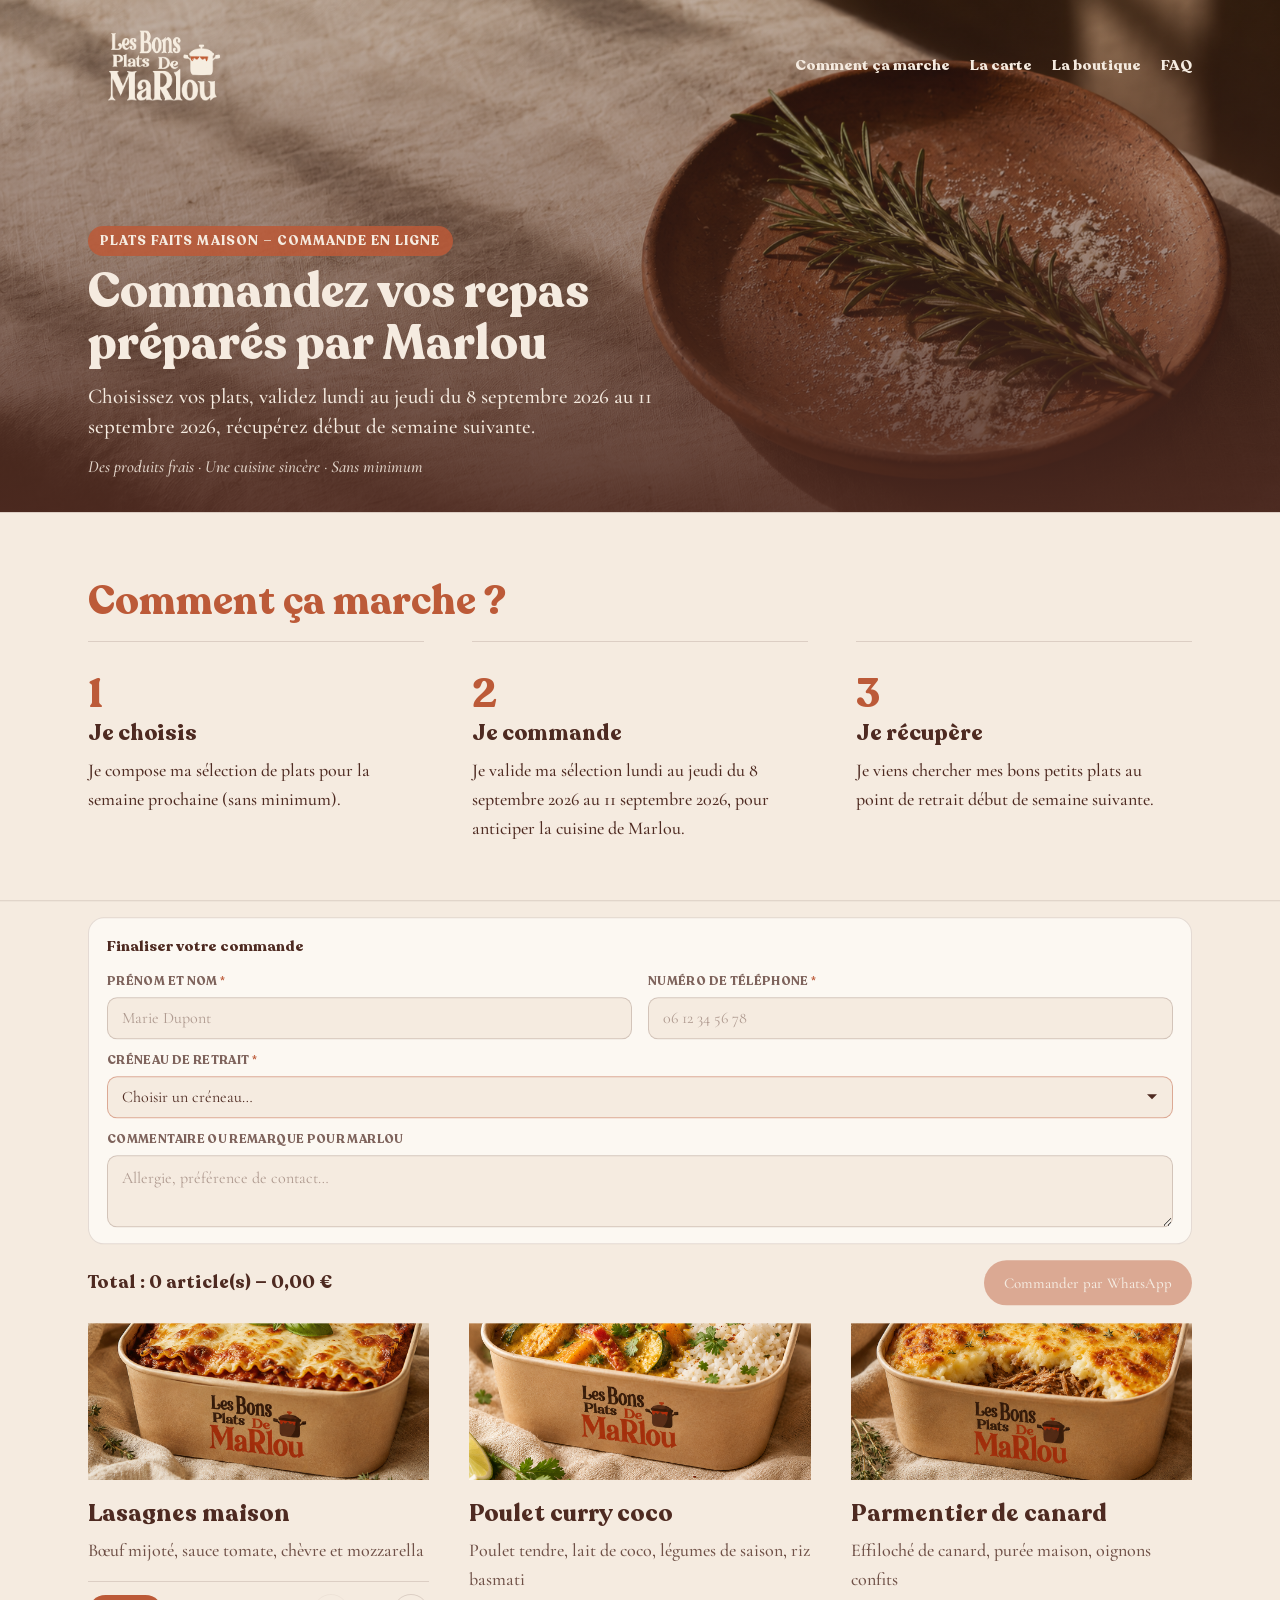
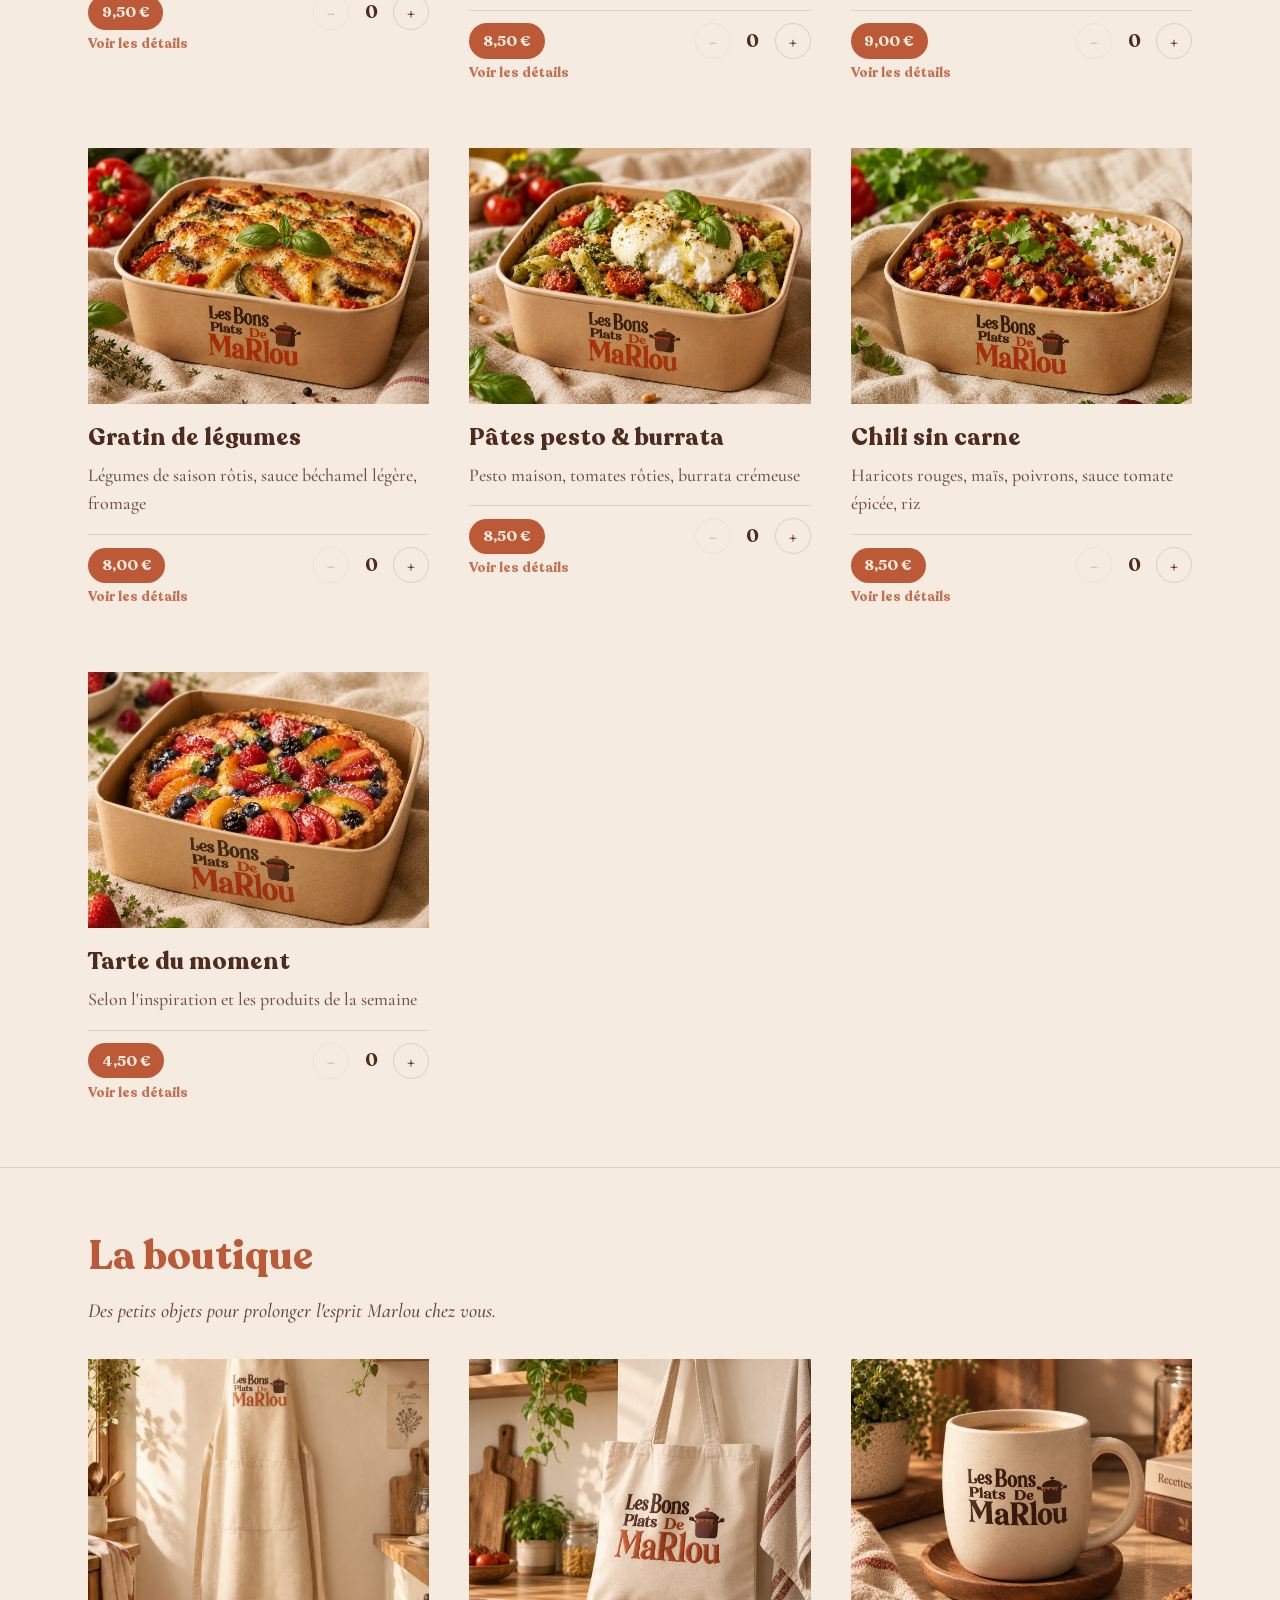
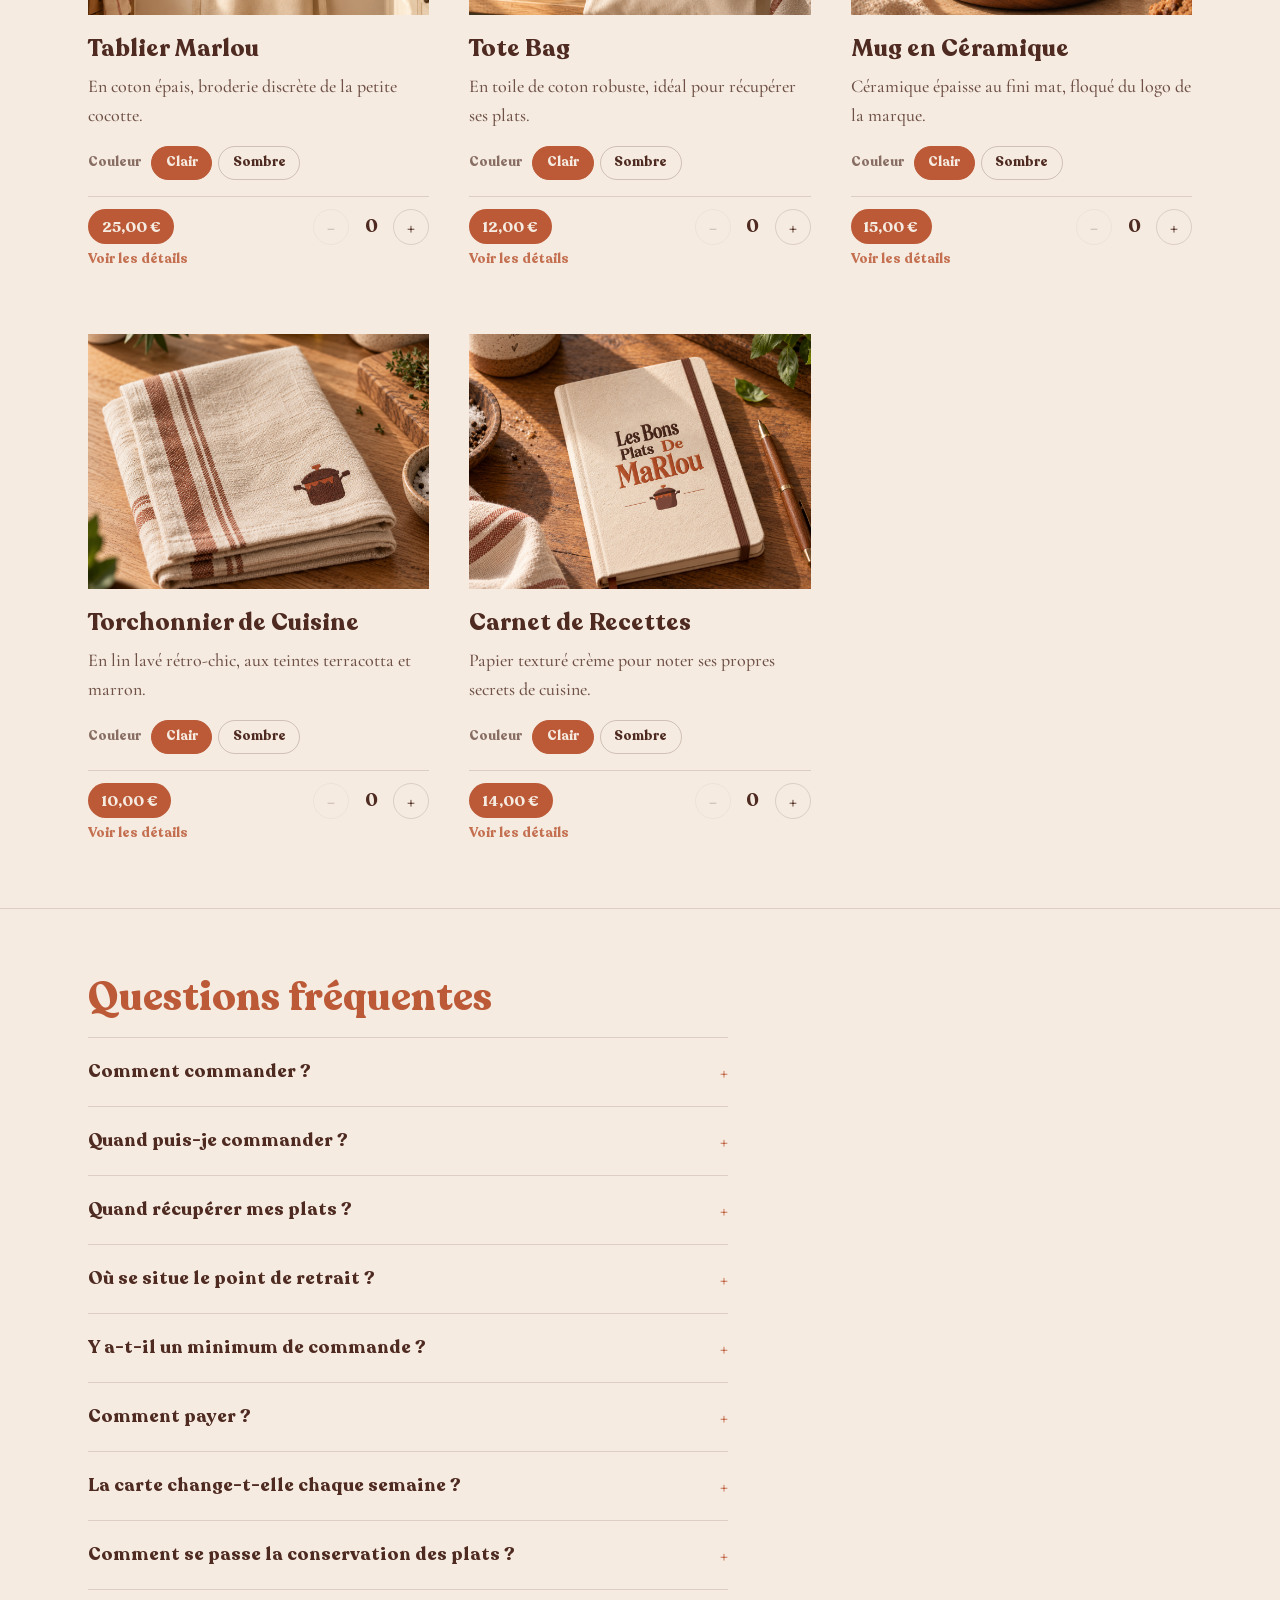
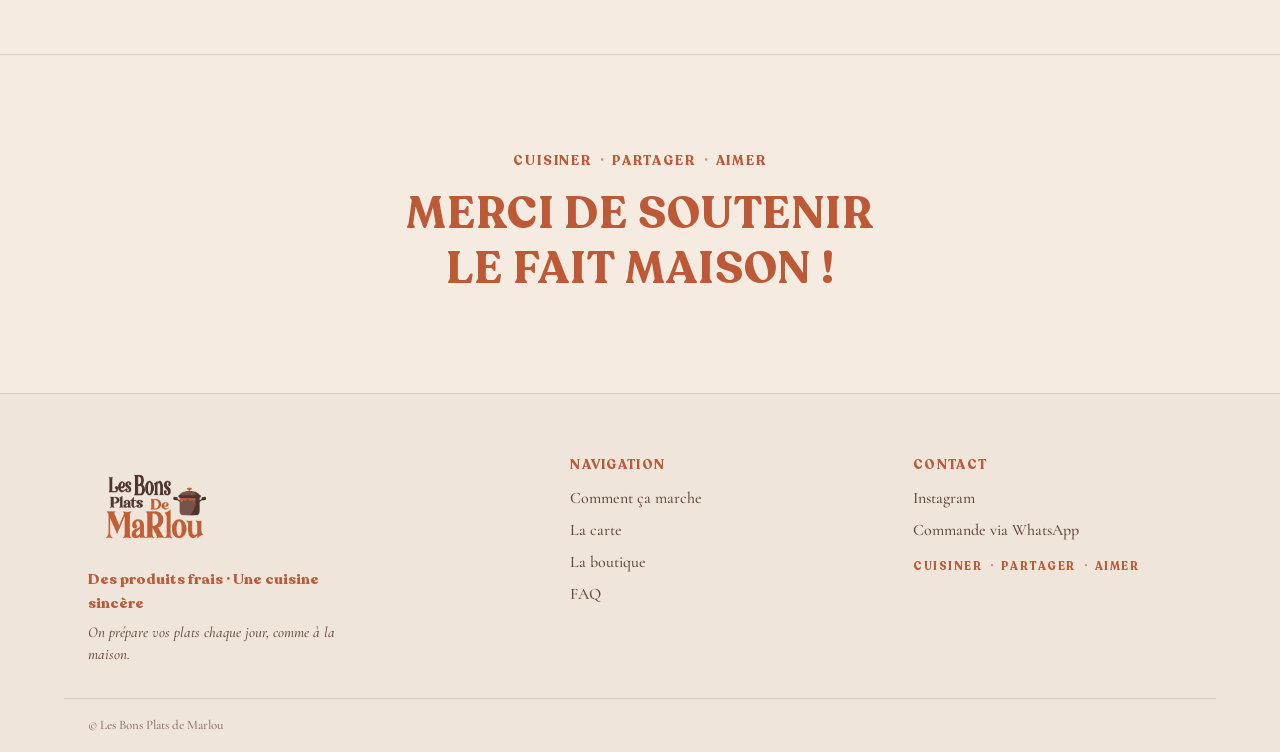
==== index.html @ 43c639e1 "Initial commit" ====
<!DOCTYPE html>
<html lang="fr">
<head>
  <meta charset="UTF-8">
  <meta name="viewport" content="width=device-width, initial-scale=1.0, viewport-fit=cover">
  <meta name="description" content="Commandez vos plats faits maison chez Les Bons Plats de Marlou. Choisissez en ligne, commandez du lundi au jeudi, récupérez en début de semaine.">
  <meta name="theme-color" content="#F5EBE0">
  <title>Les Bons Plats de Marlou</title>
  <link rel="icon" href="assets/Logo/favicon_fond_clair.png" type="image/png">
  <link rel="apple-touch-icon" href="assets/Logo/favicon_fond_clair.png">
  <link rel="preconnect" href="https://fonts.googleapis.com">
  <link rel="preconnect" href="https://fonts.gstatic.com" crossorigin>
  <link href="https://fonts.googleapis.com/css2?family=Cormorant+Garamond:wght@500&display=swap" rel="stylesheet">
  <link rel="stylesheet" href="style.css">
</head>
<body>

  <header class="header" id="accueil">
    <div class="header__bg" aria-hidden="true">
      <img class="header__bg-img is-visible" id="header-img-a" src="assets/Header/hearder 1.png" alt="" width="1200" height="675">
      <img class="header__bg-img" id="header-img-b" src="assets/Header/hearder 1.png" alt="" width="1200" height="675">
      <div class="header__scrim"></div>
    </div>

    <div class="header__bar container">
      <a class="header__brand" href="#accueil">
        <img class="header__brand-logo" src="assets/Logo/logoo.png" alt="Les Bons Plats de Marlou" width="160" height="60">
      </a>
      <nav class="header__nav" aria-label="Navigation">
        <a class="header__nav-link" href="#comment-ca-marche">Comment ça marche</a>
        <a class="header__nav-link" href="#carte-de-la-semaine">La carte</a>
        <a class="header__nav-link" href="#la-boutique">La boutique</a>
        <a class="header__nav-link" href="#faq">FAQ</a>
      </nav>
    </div>

    <div class="header__bottom container">
      <div class="header__copy">
        <p class="header__label">Plats faits maison — commande en ligne</p>
        <h1 class="header__title">Commandez vos repas<br>préparés par Marlou</h1>
        <p class="header__pitch" id="header-pitch">Choisissez vos plats, validez du lundi au jeudi, récupérez en début de semaine.</p>
        <p class="header__slogan">Des produits frais · Une cuisine sincère · Sans minimum</p>
      </div>
    </div>
  </header>

  <div class="sticky-nav" id="sticky-nav" aria-hidden="true">
    <div class="sticky-nav__inner">
      <a class="sticky-nav__brand" href="#accueil">
        <img src="assets/Logo/logoo.png" alt="Les Bons Plats de Marlou" width="120" height="45">
      </a>
      <nav class="sticky-nav__links" aria-label="Navigation fixe">
        <a class="sticky-nav__link" href="#comment-ca-marche">Comment ça marche</a>
        <a class="sticky-nav__link" href="#carte-de-la-semaine">La carte</a>
        <a class="sticky-nav__link" href="#la-boutique">La boutique</a>
        <a class="sticky-nav__link" href="#faq">FAQ</a>
      </nav>
    </div>
  </div>

  <section class="section section--how-it-works" id="comment-ca-marche" aria-labelledby="how-it-works-title">
    <div class="container">
      <h2 class="section__title" id="how-it-works-title">Comment ça marche ?</h2>

      <ol class="steps">
        <li class="step">
          <span class="step__number" aria-hidden="true">1</span>
          <h3 class="step__title">Je choisis</h3>
          <p class="step__text">Je compose ma sélection de plats pour la semaine prochaine (sans minimum).</p>
        </li>
        <li class="step">
          <span class="step__number" aria-hidden="true">2</span>
          <h3 class="step__title">Je commande</h3>
          <p class="step__text" id="step-commande-text">Je valide ma sélection du lundi au jeudi, pour anticiper la cuisine de Marlou.</p>
        </li>
        <li class="step">
          <span class="step__number" aria-hidden="true">3</span>
          <h3 class="step__title">Je récupère</h3>
          <p class="step__text" id="step-retrait-text">Je viens chercher mes bons petits plats au point de retrait en début de semaine suivante.</p>
        </li>
      </ol>

      <div class="cta-carte">
        <a class="cta-carte__btn" href="#carte-de-la-semaine">
          <span class="cta-carte__label">Voir la carte de la semaine</span>
          <span class="cta-carte__arrow" aria-hidden="true">→</span>
        </a>
      </div>
    </div>
  </section>

  <main>

    <section class="section section--menu" id="carte-de-la-semaine" aria-labelledby="menu-title">
      <div class="container">
        <h2 class="section__title" id="menu-title">La Carte de la Semaine</h2>
        <p class="section__intro">On prépare vos plats chaque jour, comme à la maison.</p>

        <div class="menu-grid" id="menu-grid"></div>
      </div>
    </section>

    <section class="section section--merch" id="la-boutique" aria-labelledby="merch-title">
      <div class="container">
        <h2 class="section__title" id="merch-title">La boutique</h2>
        <p class="section__intro">Des petits objets pour prolonger l'esprit Marlou chez vous.</p>

        <div class="menu-grid" id="boutique-grid"></div>
      </div>
    </section>

    <section class="section section--faq" id="faq" aria-labelledby="faq-title">
      <div class="container">
        <h2 class="section__title" id="faq-title">Questions fréquentes</h2>

        <div class="faq">
          <details class="faq__item">
            <summary class="faq__question">Comment commander ?</summary>
            <p class="faq__answer">Choisissez vos plats dans la carte, ajustez les quantités, puis cliquez sur « Commander par WhatsApp ». Votre sélection et le total s'envoient automatiquement à Marlou.</p>
          </details>
          <details class="faq__item">
            <summary class="faq__question">Quand puis-je commander ?</summary>
            <p class="faq__answer" id="faq-commandes">Les commandes sont ouvertes du <strong>lundi au jeudi</strong>, pour la semaine suivante. Cela laisse le temps à Marlou de préparer vos plats avec soin.</p>
          </details>
          <details class="faq__item">
            <summary class="faq__question">Quand récupérer mes plats ?</summary>
            <p class="faq__answer" id="faq-retrait-periode">Le retrait se fait en <strong>début de semaine suivante</strong>, au point de retrait indiqué par Marlou lors de la confirmation.</p>
          </details>
          <details class="faq__item">
            <summary class="faq__question">Où se situe le point de retrait ?</summary>
            <p class="faq__answer" id="faq-retrait-adresse">Le retrait s'effectue au <strong>49 Route de Chandieu à Toussieu</strong>, comme indiqué dans le mémo des commandes.</p>
          </details>
          <details class="faq__item">
            <summary class="faq__question">Y a-t-il un minimum de commande ?</summary>
            <p class="faq__answer">Non. Vous composez librement votre sélection, sans minimum de plats ni de montant.</p>
          </details>
          <details class="faq__item">
            <summary class="faq__question">Comment payer ?</summary>
            <p class="faq__answer">Le règlement se fait directement avec Marlou via WhatsApp, après validation de votre commande.</p>
          </details>
          <details class="faq__item">
            <summary class="faq__question">La carte change-t-elle chaque semaine ?</summary>
            <p class="faq__answer">Oui. Marlou propose une nouvelle carte chaque semaine, selon les produits de saison et son inspiration du moment.</p>
          </details>
          <details class="faq__item">
            <summary class="faq__question">Comment se passe la conservation des plats ?</summary>
            <p class="faq__answer">Tous les plats sont préparés à la maison avec des produits frais. Il est conseillé de suivre les indications de conservation fournies sur les barquettes ou de consommer rapidement les plats faits maison.</p>
          </details>
        </div>
      </div>
    </section>

    <section class="section section--closing" id="mot-de-la-fin">
      <div class="container">
        <p class="mood-line mood-line--closing">
          <span>Cuisiner</span><span class="mood-line__sep" aria-hidden="true">·</span><span>Partager</span><span class="mood-line__sep" aria-hidden="true">·</span><span>Aimer</span>
        </p>
        <p class="closing__message">Merci de soutenir<br>le fait maison !</p>
      </div>
    </section>

  </main>

  <footer class="footer">
    <div class="container footer__grid">

      <div class="footer__col footer__col--brand">
        <a href="#accueil">
          <img class="footer__logo" src="assets/Logo/logo.png" alt="Les Bons Plats de Marlou" width="140" height="52">
        </a>
        <p class="footer__tagline">Des produits frais · Une cuisine sincère</p>
        <p class="footer__note">On prépare vos plats chaque jour, comme à la maison.</p>
      </div>

      <div class="footer__col">
        <h3 class="footer__heading">Navigation</h3>
        <ul class="footer__links">
          <li><a href="#comment-ca-marche">Comment ça marche</a></li>
          <li><a href="#carte-de-la-semaine">La carte</a></li>
          <li><a href="#la-boutique">La boutique</a></li>
          <li><a href="#faq">FAQ</a></li>
        </ul>
      </div>

      <div class="footer__col">
        <h3 class="footer__heading">Contact</h3>
        <ul class="footer__links">
          <li><a href="https://instagram.com/" target="_blank" rel="noopener noreferrer">Instagram</a></li>
          <li>Commande via WhatsApp</li>
        </ul>
        <p class="mood-line mood-line--footer">
          <span>Cuisiner</span><span class="mood-line__sep" aria-hidden="true">·</span><span>Partager</span><span class="mood-line__sep" aria-hidden="true">·</span><span>Aimer</span>
        </p>
      </div>

    </div>

    <div class="container footer__bottom">
      <p class="footer__copy">© Les Bons Plats de Marlou</p>
    </div>
  </footer>

  <div class="item-modal" id="item-modal" aria-hidden="true" role="dialog" aria-modal="true" aria-labelledby="item-modal-title">
    <div class="item-modal__backdrop" data-modal-close tabindex="-1"></div>
    <div class="item-modal__panel">
      <button type="button" class="item-modal__close" data-modal-close aria-label="Fermer">×</button>

      <div class="item-modal__layout">
        <div class="item-modal__gallery">
          <div class="item-modal__image-wrap">
            <img class="item-modal__image" id="item-modal-image" src="" alt="" width="1400" height="1050">
          </div>
          <div class="item-modal__thumbs" id="item-modal-thumbs" role="tablist" aria-label="Photos de l'article"></div>
        </div>

        <div class="item-modal__content">
          <p class="item-modal__tag" id="item-modal-tag"></p>
          <h2 class="item-modal__title" id="item-modal-title"></h2>
          <p class="item-modal__price" id="item-modal-price"></p>
          <p class="item-modal__desc" id="item-modal-desc"></p>

          <div class="item-modal__variants item-modal__block--hidden" id="item-modal-variants">
            <h3 class="item-modal__label">Couleur</h3>
            <div class="variant-picker" role="group" aria-label="Couleur de l'article">
              <button type="button" class="variant-btn variant-btn--modal" data-variant="clair">Clair</button>
              <button type="button" class="variant-btn variant-btn--modal" data-variant="sombre">Sombre</button>
            </div>
          </div>

          <div class="item-modal__blocks">
            <div class="item-modal__block" id="item-modal-block-composition">
              <h3 class="item-modal__label" id="item-modal-label-composition">Composition</h3>
              <p class="item-modal__text" id="item-modal-composition"></p>
            </div>
            <div class="item-modal__block" id="item-modal-block-allergens">
              <h3 class="item-modal__label">Allergènes</h3>
              <p class="item-modal__text" id="item-modal-allergens"></p>
            </div>
            <div class="item-modal__block item-modal__block--hidden" id="item-modal-block-care">
              <h3 class="item-modal__label">Entretien</h3>
              <p class="item-modal__text" id="item-modal-care"></p>
            </div>
          </div>

          <div class="item-modal__footer">
            <div class="item-modal__qty dish__qty" role="group" id="item-modal-qty" aria-label="Quantité">
              <button type="button" class="qty-btn qty-btn--minus" id="item-modal-minus" aria-label="Diminuer la quantité">−</button>
              <span class="qty-value" id="item-modal-qty-value" aria-live="polite">0</span>
              <button type="button" class="qty-btn qty-btn--plus" id="item-modal-plus" aria-label="Augmenter la quantité">+</button>
            </div>
          </div>
        </div>
      </div>
    </div>
  </div>

  <aside class="cart-bar" id="cart-bar" aria-hidden="true" aria-live="polite">
    <div class="cart-bar__inner container">
      <form class="cart-form" id="cart-form" novalidate>
        <p class="cart-form__heading">Finaliser votre commande</p>
        <div class="cart-form__grid">
          <label class="cart-form__field">
            <span class="cart-form__label">Prénom et Nom <abbr title="obligatoire" aria-hidden="true">*</abbr></span>
            <input class="cart-form__input" type="text" id="cart-customer-name" name="customer-name" autocomplete="name" placeholder="Marie Dupont" maxlength="80" required>
          </label>
          <label class="cart-form__field">
            <span class="cart-form__label">Numéro de téléphone <abbr title="obligatoire" aria-hidden="true">*</abbr></span>
            <input class="cart-form__input" type="tel" id="cart-customer-phone" name="customer-phone" autocomplete="tel" inputmode="tel" placeholder="06 12 34 56 78" maxlength="20" required>
          </label>
          <label class="cart-form__field cart-form__field--full">
            <span class="cart-form__label">Créneau de retrait <abbr title="obligatoire" aria-hidden="true">*</abbr></span>
            <select class="cart-form__input cart-form__select" id="cart-creneau" name="creneau" required>
              <option value="">Choisir un créneau…</option>
            </select>
          </label>
          <label class="cart-form__field cart-form__field--full">
            <span class="cart-form__label">Commentaire ou remarque pour Marlou</span>
            <textarea class="cart-form__input cart-form__textarea" id="cart-comment" name="comment" rows="2" maxlength="500" placeholder="Allergie, préférence de contact…"></textarea>
          </label>
        </div>
      </form>

      <div class="cart-bar__actions">
        <div class="cart-bar__meta">
          <p class="cart-bar__summary">
            Total : <span id="cart-count">0</span> article(s) — <span id="cart-total">0,00&nbsp;€</span>
          </p>
          <p class="cart-bar__hint" id="cart-form-hint" role="status" hidden></p>
        </div>
        <button type="button" class="cart-bar__btn btn" id="cart-whatsapp" disabled>Commander par WhatsApp</button>
      </div>
    </div>
  </aside>

  <script src="script.js"></script>
</body>
</html>
---- style.css ----
/* ==========================================================================
   Les Bons Plats de Marlou — Premium Minimaliste
   ========================================================================== */

/* --- Polices ------------------------------------------------------------- */

@font-face {
  font-family: "Recoleta";
  src: url("assets/fonts/Recoleta-Bold.ttf") format("truetype");
  font-weight: 700;
  font-style: normal;
  font-display: swap;
}

/* --- Variables ----------------------------------------------------------- */

:root {
  --color-cream: #F5EBE0;
  --color-terracotta: #bc5a38;
  --color-chocolate: #4e2a21;

  --font-title: "Recoleta", serif;
  --font-body: "Cormorant Garamond", serif;

  --space-xs: 0.5rem;
  --space-sm: 1rem;
  --space-md: 2rem;
  --space-lg: 4rem;
  --space-xl: 6rem;

  --container-max: 72rem;
  --container-pad: 1.5rem;

  --line-fine: 1px solid rgba(78, 42, 33, 0.15);
  --radius-pill: 999px;

  --cart-bar-compact: 5rem;
}

/* --- Reset --------------------------------------------------------------- */

*,
*::before,
*::after {
  box-sizing: border-box;
  margin: 0;
  padding: 0;
}

html {
  font-size: 100%;
  scroll-behavior: smooth;
  -webkit-text-size-adjust: 100%;
}

body {
  min-height: 100vh;
  font-family: var(--font-body);
  font-weight: 500;
  font-size: 1.125rem;
  line-height: 1.6;
  color: var(--color-chocolate);
  background-color: var(--color-cream);
  padding-bottom: env(safe-area-inset-bottom, 0px);
}

body.has-cart {
  padding-bottom: calc(22rem + env(safe-area-inset-bottom, 0px));
}

img {
  display: block;
  max-width: 100%;
  height: auto;
}

button {
  font: inherit;
  color: inherit;
  background: none;
  border: none;
  cursor: pointer;
}

a {
  color: var(--color-terracotta);
  text-decoration: none;
}

a:hover {
  text-decoration: underline;
}

ul,
ol {
  list-style: none;
}

h1, h2, h3, h4, h5, h6 {
  font-family: var(--font-title);
  font-weight: 700;
  line-height: 1.2;
  color: var(--color-chocolate);
}

/* --- Utilitaires --------------------------------------------------------- */

.container {
  width: 100%;
  max-width: var(--container-max);
  margin-inline: auto;
  padding-inline: max(var(--container-pad), env(safe-area-inset-left, 0px))
                 max(var(--container-pad), env(safe-area-inset-right, 0px));
}

.btn {
  display: inline-block;
  padding: 0.75rem 1.75rem;
  font-family: var(--font-body);
  font-size: 1rem;
  font-weight: 500;
  color: var(--color-cream);
  background-color: var(--color-terracotta);
  border-radius: var(--radius-pill);
  text-decoration: none;
  transition: opacity 0.2s ease;
}

.btn:hover {
  opacity: 0.88;
  text-decoration: none;
}

.section {
  padding-block: var(--space-lg);
}

.section__title {
  font-size: clamp(1.75rem, 4vw, 2.5rem);
  color: var(--color-terracotta);
  margin-bottom: var(--space-sm);
}

.section__intro {
  max-width: 36rem;
  font-size: clamp(1.0625rem, 2.5vw, 1.25rem);
  font-style: italic;
  line-height: 1.55;
  color: var(--color-chocolate);
  opacity: 0.85;
  margin-bottom: var(--space-md);
}

/* --- Phrases d'ambiance -------------------------------------------------- */

.mood-line {
  display: flex;
  flex-wrap: wrap;
  align-items: center;
  justify-content: center;
  gap: 0.375rem 0.5rem;
  font-family: var(--font-title);
  font-size: clamp(0.6875rem, 2vw, 0.8125rem);
  font-weight: 700;
  letter-spacing: 0.14em;
  text-transform: uppercase;
}

.mood-line__sep {
  font-weight: 400;
  opacity: 0.65;
  letter-spacing: 0;
}

.mood-line--accent {
  justify-content: center;
  margin-top: 0.75rem;
  margin-bottom: 0.5rem;
  color: var(--color-terracotta);
}

.mood-line--closing {
  color: var(--color-terracotta);
  margin-bottom: var(--space-sm);
}

.mood-line--footer {
  color: var(--color-terracotta);
  margin-bottom: 0.5rem;
}

/* --- Header basic -------------------------------------------------------- */

.header {
  position: relative;
  min-height: clamp(20rem, 65vh, 32rem);
  display: flex;
  flex-direction: column;
  justify-content: space-between;
  overflow: hidden;
}

.header__bg {
  position: absolute;
  inset: 0;
}

.header__bg-img {
  position: absolute;
  inset: 0;
  width: 100%;
  height: 100%;
  object-fit: cover;
  object-position: center;
  opacity: 0;
  transition: opacity 1.2s ease;
}

.header__bg-img.is-visible {
  opacity: 1;
}

.header__scrim {
  position: absolute;
  inset: 0;
  background: linear-gradient(
    to top,
    rgba(78, 42, 33, 0.9) 0%,
    rgba(78, 42, 33, 0.5) 50%,
    rgba(78, 42, 33, 0.25) 100%
  );
}

.header__bar {
  position: relative;
  z-index: 2;
  display: flex;
  align-items: center;
  justify-content: space-between;
  gap: var(--space-sm);
  padding-top: max(0.75rem, env(safe-area-inset-top, 0px));
  padding-bottom: 0.75rem;
}

.header__brand {
  line-height: 0;
  flex-shrink: 0;
}

.header__brand-logo {
  width: clamp(7rem, 22vw, 9.5rem);
  height: auto;
  display: block;
}

.header__brand:hover {
  opacity: 0.92;
}

.header__nav {
  display: flex;
  align-items: center;
  justify-content: flex-end;
  gap: clamp(0.625rem, 2vw, 1.25rem);
  flex-shrink: 0;
}

.header__nav-link {
  position: relative;
  font-family: var(--font-title);
  font-size: clamp(0.8125rem, 2vw, 0.9375rem);
  font-weight: 700;
  color: var(--color-cream);
  text-decoration: none;
  white-space: nowrap;
  padding-bottom: 0.125rem;
}

.header__nav-link::after {
  content: "";
  position: absolute;
  left: 0;
  bottom: 0;
  width: 100%;
  height: 1px;
  background-color: var(--color-cream);
  transform: scaleX(0);
  transform-origin: right;
  transition: transform 0.35s ease;
}

.header__nav-link:hover {
  text-decoration: none;
}

.header__nav-link:hover::after {
  transform: scaleX(1);
  transform-origin: left;
}

/* --- Navbar sticky (scroll vers le haut) --------------------------------- */

.sticky-nav {
  position: fixed;
  top: 0;
  left: 0;
  right: 0;
  z-index: 200;
  padding-top: calc(0.75rem + env(safe-area-inset-top, 0px));
  padding-inline: max(var(--container-pad), env(safe-area-inset-left, 0px))
                 max(var(--container-pad), env(safe-area-inset-right, 0px));
  transform: translateY(calc(-100% - 1.25rem));
  opacity: 0;
  transition:
    transform 0.6s cubic-bezier(0.16, 1, 0.3, 1),
    opacity 0.5s cubic-bezier(0.16, 1, 0.3, 1);
  pointer-events: none;
  will-change: transform, opacity;
}

.sticky-nav.is-visible {
  transform: translateY(0);
  opacity: 1;
}

.sticky-nav__inner {
  display: flex;
  align-items: center;
  justify-content: space-between;
  gap: clamp(1rem, 3vw, 2rem);
  width: fit-content;
  max-width: 100%;
  margin-inline: auto;
  min-height: 3.25rem;
  padding: 0.5rem clamp(1rem, 3vw, 1.75rem);
  background-color: rgba(78, 42, 33, 0.9);
  backdrop-filter: blur(16px);
  -webkit-backdrop-filter: blur(16px);
  border: 1px solid rgba(245, 235, 224, 0.12);
  border-radius: var(--radius-pill);
  box-shadow: 0 6px 28px rgba(78, 42, 33, 0.14);
  pointer-events: none;
}

.sticky-nav.is-visible .sticky-nav__inner {
  pointer-events: auto;
}

.sticky-nav__brand {
  line-height: 0;
  flex-shrink: 0;
  transition: opacity 0.35s ease;
}

.sticky-nav__brand:hover {
  opacity: 0.88;
}

.sticky-nav__brand img {
  width: clamp(4.5rem, 16vw, 5.75rem);
  height: auto;
}

.sticky-nav__links {
  display: flex;
  align-items: center;
  justify-content: flex-end;
  gap: clamp(0.625rem, 2vw, 1.25rem);
}

.sticky-nav__link {
  position: relative;
  font-family: var(--font-title);
  font-size: clamp(0.8125rem, 2vw, 0.9375rem);
  font-weight: 700;
  color: rgba(245, 235, 224, 0.92);
  text-decoration: none;
  white-space: nowrap;
  padding-bottom: 0.125rem;
  transition: color 0.35s ease;
}

.sticky-nav__link::after {
  content: "";
  position: absolute;
  left: 0;
  bottom: 0;
  width: 100%;
  height: 1px;
  background-color: var(--color-terracotta);
  transform: scaleX(0);
  transform-origin: right;
  transition: transform 0.45s cubic-bezier(0.16, 1, 0.3, 1);
}

.sticky-nav__link:hover {
  color: var(--color-cream);
  text-decoration: none;
}

.sticky-nav__link:hover::after {
  transform: scaleX(1);
  transform-origin: left;
}

.header__bottom {
  position: relative;
  z-index: 2;
  padding-bottom: max(var(--space-md), env(safe-area-inset-bottom, 0px));
}

.header__copy {
  max-width: 38rem;
  text-align: left;
  color: var(--color-cream);
}

.header__label {
  max-width: none;
  display: inline-block;
  margin-bottom: 0.625rem;
  padding: 0.3rem 0.75rem;
  font-family: var(--font-title);
  font-size: clamp(0.6875rem, 2vw, 0.8125rem);
  font-weight: 700;
  letter-spacing: 0.08em;
  text-transform: uppercase;
  color: var(--color-cream);
  background-color: rgba(188, 90, 56, 0.85);
  border-radius: var(--radius-pill);
}

.header__title {
  font-size: clamp(1.875rem, 6vw, 3rem);
  color: var(--color-cream);
  line-height: 1.08;
  margin-bottom: 0.75rem;
}

.header__pitch {
  max-width: none;
  font-size: clamp(1.0625rem, 2.8vw, 1.3125rem);
  font-weight: 500;
  line-height: 1.45;
  margin-bottom: 0.625rem;
}

.header__slogan {
  max-width: none;
  font-size: clamp(0.9375rem, 2.5vw, 1.0625rem);
  font-style: italic;
  opacity: 0.88;
}

/* --- Comment ça marche ? ------------------------------------------------- */

.section--how-it-works {
  border-top: var(--line-fine);
}

.steps {
  display: grid;
  grid-template-columns: 1fr;
  gap: 2.5rem;
}

.step {
  display: flex;
  flex-direction: column;
  align-items: flex-start;
  padding-top: 1.5rem;
  border-top: var(--line-fine);
}

.step__number {
  font-family: var(--font-title);
  font-size: 2rem;
  font-weight: 700;
  line-height: 1;
  color: var(--color-terracotta);
  margin-bottom: 0.375rem;
}

.step__title {
  font-size: clamp(1.125rem, 3vw, 1.375rem);
  margin-bottom: 0.625rem;
}

.step__text {
  max-width: 36ch;
  line-height: 1.6;
  color: var(--color-chocolate);
}

.cta-carte {
  margin-top: var(--space-lg);
  text-align: center;
}

.cta-carte__btn {
  display: inline-flex;
  align-items: center;
  gap: 0.75rem;
  padding: 1rem 2rem;
  font-family: var(--font-title);
  font-size: clamp(1rem, 2.5vw, 1.125rem);
  color: var(--color-cream);
  background-color: var(--color-terracotta);
  border-radius: var(--radius-pill);
  text-decoration: none;
  transition: background-color 0.25s ease, transform 0.25s ease;
}

.cta-carte__btn:hover {
  background-color: #a34e31;
  transform: translateY(-1px);
  text-decoration: none;
}

.cta-carte__arrow {
  font-size: 1.25rem;
  line-height: 1;
  transition: transform 0.25s ease;
}

.cta-carte__btn:hover .cta-carte__arrow {
  transform: translateX(3px);
}

@media (min-width: 48rem) {
  .steps {
    grid-template-columns: repeat(3, 1fr);
    gap: 3rem;
  }

  .step {
    padding-top: 2rem;
  }

  .step__number {
    font-size: 2.5rem;
  }
}

/* --- La Carte de la Semaine ---------------------------------------------- */

.section--menu,
.section--merch {
  border-top: var(--line-fine);
}

.menu-grid {
  display: grid;
  grid-template-columns: 1fr;
  gap: 3rem;
}

.dish {
  display: flex;
  flex-direction: column;
}

.dish__image,
.dish__title,
.dish__description {
  cursor: pointer;
}

.dish__image {
  width: 100%;
  aspect-ratio: 4 / 3;
  object-fit: cover;
  background-color: rgba(78, 42, 33, 0.06);
  transition: opacity 0.35s ease;
}

.dish__image:hover {
  opacity: 0.92;
}

.dish__body {
  padding-top: 1.25rem;
  display: flex;
  flex-direction: column;
  align-items: flex-start;
}

.dish__body::after {
  content: "Voir les détails";
  font-family: var(--font-title);
  font-size: 0.8125rem;
  font-weight: 700;
  color: var(--color-terracotta);
  margin-top: 0.25rem;
  opacity: 0.85;
  transition: opacity 0.25s ease;
}

.dish:hover .dish__body::after {
  opacity: 1;
}

.dish__title {
  font-size: clamp(1.25rem, 3vw, 1.5rem);
  margin-bottom: 0.5rem;
}

.dish__description {
  max-width: 40ch;
  line-height: 1.6;
  opacity: 0.8;
  margin-bottom: 1rem;
}

.dish__variants {
  display: flex;
  flex-wrap: wrap;
  align-items: center;
  gap: 0.5rem;
  width: 100%;
  margin-bottom: 1rem;
}

.dish__variants-label {
  font-family: var(--font-title);
  font-size: 0.8125rem;
  font-weight: 700;
  color: var(--color-chocolate);
  opacity: 0.65;
  margin-right: 0.125rem;
}

.variant-picker {
  display: flex;
  flex-wrap: wrap;
  gap: 0.375rem;
}

.variant-btn {
  padding: 0.35rem 0.85rem;
  font-family: var(--font-title);
  font-size: 0.8125rem;
  font-weight: 700;
  color: var(--color-chocolate);
  background-color: transparent;
  border: 1px solid rgba(78, 42, 33, 0.22);
  border-radius: var(--radius-pill);
  transition:
    color 0.25s ease,
    background-color 0.25s ease,
    border-color 0.25s ease;
}

.variant-btn:hover {
  border-color: rgba(188, 90, 56, 0.45);
  color: var(--color-terracotta);
}

.variant-btn.is-active {
  color: var(--color-cream);
  background-color: var(--color-terracotta);
  border-color: var(--color-terracotta);
}

.variant-btn--modal {
  color: rgba(245, 235, 224, 0.88);
  border-color: rgba(245, 235, 224, 0.22);
}

.variant-btn--modal:hover {
  color: var(--color-cream);
  border-color: rgba(245, 235, 224, 0.4);
}

.variant-btn--modal.is-active {
  color: var(--color-cream);
  background-color: var(--color-terracotta);
  border-color: var(--color-terracotta);
}

.item-modal__variants {
  margin-bottom: 1.25rem;
  padding-top: 0;
  border-top: none;
}

.dish__footer {
  display: flex;
  align-items: center;
  justify-content: space-between;
  width: 100%;
  gap: var(--space-sm);
  padding-top: 0.75rem;
  border-top: var(--line-fine);
}

.dish__price {
  display: inline-block;
  padding: 0.35rem 0.85rem;
  font-family: var(--font-title);
  font-size: 0.9375rem;
  color: var(--color-cream);
  background-color: var(--color-terracotta);
  border-radius: var(--radius-pill);
}

.dish__qty {
  display: flex;
  align-items: center;
  gap: 0.75rem;
}

.qty-btn {
  width: 2.25rem;
  height: 2.25rem;
  display: flex;
  align-items: center;
  justify-content: center;
  font-size: 1.25rem;
  line-height: 1;
  color: var(--color-chocolate);
  border: var(--line-fine);
  border-radius: 50%;
  transition: color 0.2s ease, border-color 0.2s ease;
}

.qty-btn:hover {
  color: var(--color-terracotta);
  border-color: rgba(188, 90, 56, 0.4);
}

.qty-btn:disabled {
  opacity: 0.3;
  cursor: not-allowed;
}

.qty-value {
  min-width: 1.25rem;
  text-align: center;
  font-family: var(--font-title);
  font-size: 1.125rem;
}

@media (min-width: 36rem) {
  .menu-grid {
    grid-template-columns: repeat(2, 1fr);
    gap: 3rem 2rem;
  }
}

@media (min-width: 64rem) {
  .menu-grid {
    grid-template-columns: repeat(3, 1fr);
    gap: 4rem 2.5rem;
  }
}

/* --- Popup article (fiche détaillée) ------------------------------------- */

.item-modal {
  position: fixed;
  inset: 0;
  z-index: 300;
  display: flex;
  align-items: center;
  justify-content: center;
  padding: max(0.5rem, env(safe-area-inset-top, 0px))
           max(0.5rem, env(safe-area-inset-right, 0px))
           max(0.5rem, env(safe-area-inset-bottom, 0px))
           max(0.5rem, env(safe-area-inset-left, 0px));
  opacity: 0;
  visibility: hidden;
  pointer-events: none;
  transition:
    opacity 0.45s cubic-bezier(0.16, 1, 0.3, 1),
    visibility 0.45s cubic-bezier(0.16, 1, 0.3, 1);
}

.item-modal.is-open {
  opacity: 1;
  visibility: visible;
  pointer-events: auto;
}

.item-modal__backdrop {
  position: absolute;
  inset: 0;
  background-color: rgba(78, 42, 33, 0.45);
  backdrop-filter: blur(4px);
  -webkit-backdrop-filter: blur(4px);
}

.item-modal__panel {
  position: relative;
  width: min(96vw, 82rem);
  max-height: min(94vh, 72rem);
  overflow: auto;
  background-color: rgba(78, 42, 33, 0.94);
  backdrop-filter: blur(18px);
  -webkit-backdrop-filter: blur(18px);
  border: 1px solid rgba(245, 235, 224, 0.14);
  border-radius: 1.5rem;
  box-shadow: 0 16px 48px rgba(78, 42, 33, 0.28);
  transform: translateY(1rem) scale(0.98);
  transition: transform 0.55s cubic-bezier(0.16, 1, 0.3, 1);
  scrollbar-width: thin;
  scrollbar-color: rgba(245, 235, 224, 0.35) transparent;
}

.item-modal.is-open .item-modal__panel {
  transform: translateY(0) scale(1);
}

.item-modal__close {
  position: absolute;
  top: 0.875rem;
  right: 0.875rem;
  z-index: 2;
  width: 2.25rem;
  height: 2.25rem;
  display: flex;
  align-items: center;
  justify-content: center;
  font-size: 1.5rem;
  line-height: 1;
  color: rgba(245, 235, 224, 0.85);
  border: 1px solid rgba(245, 235, 224, 0.18);
  border-radius: 50%;
  background-color: rgba(78, 42, 33, 0.55);
  transition: color 0.25s ease, border-color 0.25s ease, background-color 0.25s ease;
}

.item-modal__close:hover {
  color: var(--color-cream);
  border-color: rgba(245, 235, 224, 0.35);
  background-color: rgba(78, 42, 33, 0.75);
}

.item-modal__layout {
  display: grid;
  grid-template-columns: 1fr;
}

.item-modal__gallery {
  padding: 1.5rem 1.5rem 0;
}

.item-modal__image-wrap {
  overflow: hidden;
  border-radius: 1.125rem;
  border: 1px solid rgba(245, 235, 224, 0.1);
  background-color: rgba(245, 235, 224, 0.06);
}

.item-modal__image {
  width: 100%;
  min-height: min(42vh, 22rem);
  aspect-ratio: 4 / 3;
  object-fit: cover;
  display: block;
  transition: opacity 0.35s ease;
}

.item-modal__image.is-fading {
  opacity: 0;
}

.item-modal__thumbs {
  display: flex;
  flex-wrap: wrap;
  gap: 0.5rem;
  margin-top: 0.75rem;
}

.item-modal__thumbs:empty {
  display: none;
}

.item-modal__thumb {
  flex: 0 0 auto;
  width: 5.5rem;
  height: 5.5rem;
  padding: 0;
  overflow: hidden;
  border-radius: 0.625rem;
  border: 2px solid transparent;
  opacity: 0.72;
  transition: opacity 0.25s ease, border-color 0.25s ease, transform 0.25s ease;
}

.item-modal__thumb:hover {
  opacity: 1;
}

.item-modal__thumb.is-active {
  opacity: 1;
  border-color: var(--color-terracotta);
}

.item-modal__thumb img {
  width: 100%;
  height: 100%;
  object-fit: cover;
  display: block;
}

.item-modal__content {
  padding: 1.5rem 1.75rem 1.75rem;
  color: var(--color-cream);
}

.item-modal__tag {
  font-family: var(--font-title);
  font-size: 0.75rem;
  font-weight: 700;
  letter-spacing: 0.06em;
  text-transform: uppercase;
  color: var(--color-terracotta);
  margin-bottom: 0.375rem;
}

.item-modal__title {
  font-size: clamp(1.375rem, 4vw, 1.75rem);
  color: var(--color-cream);
  margin-bottom: 0.5rem;
  padding-right: 2rem;
}

.item-modal__price {
  display: inline-block;
  padding: 0.35rem 0.85rem;
  font-family: var(--font-title);
  font-size: 0.9375rem;
  color: var(--color-cream);
  background-color: var(--color-terracotta);
  border-radius: var(--radius-pill);
  margin-bottom: 1rem;
}

.item-modal__desc {
  max-width: none;
  line-height: 1.65;
  color: rgba(245, 235, 224, 0.88);
  margin-bottom: 1.25rem;
}

.item-modal__blocks {
  display: grid;
  gap: 1rem;
  margin-bottom: 1.5rem;
}

.item-modal__block {
  padding-top: 1rem;
  border-top: 1px solid rgba(245, 235, 224, 0.12);
}

.item-modal__block--hidden {
  display: none;
}

.item-modal__label {
  font-family: var(--font-title);
  font-size: 0.8125rem;
  font-weight: 700;
  letter-spacing: 0.04em;
  text-transform: uppercase;
  color: rgba(245, 235, 224, 0.65);
  margin-bottom: 0.375rem;
}

.item-modal__text {
  max-width: none;
  line-height: 1.65;
  color: rgba(245, 235, 224, 0.9);
}

.item-modal__footer {
  padding-top: 1rem;
  border-top: 1px solid rgba(245, 235, 224, 0.12);
}

.item-modal .qty-btn {
  color: var(--color-cream);
  border-color: rgba(245, 235, 224, 0.25);
}

.item-modal .qty-btn:hover {
  color: var(--color-cream);
  border-color: var(--color-terracotta);
}

.item-modal .qty-value {
  color: var(--color-cream);
}

@media (min-width: 48rem) {
  .item-modal__layout {
    grid-template-columns: 1.45fr 0.85fr;
    align-items: start;
  }

  .item-modal__gallery {
    padding: 2rem 0 2rem 2rem;
  }

  .item-modal__image {
    min-height: min(58vh, 34rem);
  }

  .item-modal__content {
    padding: 2rem 2rem 2rem 0.75rem;
  }

  .item-modal__title {
    font-size: clamp(1.5rem, 2.5vw, 2rem);
  }

  .item-modal__desc,
  .item-modal__text {
    font-size: clamp(1.0625rem, 1.5vw, 1.1875rem);
  }
}

body.modal-open {
  overflow: hidden;
}

/* --- Mot de la fin ------------------------------------------------------- */

.section--closing {
  border-top: var(--line-fine);
  text-align: center;
  padding-block: var(--space-xl);
}

.closing__message {
  max-width: none;
  font-family: var(--font-title);
  font-size: clamp(1.75rem, 5vw, 2.75rem);
  color: var(--color-terracotta);
  line-height: 1.25;
  text-transform: uppercase;
  letter-spacing: 0.02em;
}

/* --- FAQ ----------------------------------------------------------------- */

.section--faq {
  border-top: var(--line-fine);
}

.faq {
  display: flex;
  flex-direction: column;
  gap: 0;
  max-width: 40rem;
}

.faq__item {
  border-top: var(--line-fine);
}

.faq__item:last-child {
  border-bottom: var(--line-fine);
}

.faq__question {
  display: flex;
  align-items: center;
  justify-content: space-between;
  gap: var(--space-sm);
  padding-block: 1.125rem;
  font-family: var(--font-title);
  font-size: clamp(1rem, 2.5vw, 1.125rem);
  color: var(--color-chocolate);
  cursor: pointer;
  list-style: none;
}

.faq__question::-webkit-details-marker {
  display: none;
}

.faq__question::after {
  content: "+";
  flex-shrink: 0;
  font-family: var(--font-body);
  font-size: 1.25rem;
  font-weight: 400;
  color: var(--color-terracotta);
  transition: transform 0.25s ease;
}

.faq__item[open] .faq__question::after {
  transform: rotate(45deg);
}

.faq__answer {
  max-width: none;
  padding-bottom: 1.125rem;
  font-size: clamp(1rem, 2.5vw, 1.0625rem);
  line-height: 1.6;
  color: var(--color-chocolate);
  opacity: 0.85;
}

.faq__answer strong {
  font-weight: 500;
  opacity: 1;
}

/* --- Footer -------------------------------------------------------------- */

.footer {
  padding-top: var(--space-lg);
  border-top: var(--line-fine);
  background-color: color-mix(in srgb, var(--color-chocolate) 3%, var(--color-cream));
}

.footer__grid {
  display: grid;
  grid-template-columns: 1fr;
  gap: var(--space-md);
  padding-bottom: var(--space-md);
}

.footer__col--brand {
  max-width: 18rem;
}

.footer__logo {
  width: clamp(6.5rem, 20vw, 8.5rem);
  height: auto;
  margin-bottom: 0.75rem;
}

.footer__tagline {
  max-width: none;
  font-family: var(--font-title);
  font-size: 0.9375rem;
  color: var(--color-terracotta);
  margin-bottom: 0.375rem;
}

.footer__note {
  max-width: none;
  font-size: 0.9375rem;
  font-style: italic;
  line-height: 1.5;
  opacity: 0.8;
}

.footer__heading {
  font-size: 0.8125rem;
  font-weight: 700;
  letter-spacing: 0.1em;
  text-transform: uppercase;
  color: var(--color-terracotta);
  margin-bottom: 0.75rem;
}

.footer__links {
  display: flex;
  flex-direction: column;
  gap: 0.5rem;
}

.footer__links a {
  font-size: 1rem;
  color: var(--color-chocolate);
  text-decoration: none;
  transition: color 0.2s ease;
}

.footer__links a:hover {
  color: var(--color-terracotta);
  text-decoration: none;
}

.footer__links li {
  font-size: 1rem;
  line-height: 1.5;
  opacity: 0.85;
}

.footer .mood-line--footer {
  justify-content: flex-start;
  margin-top: 1rem;
  font-size: 0.6875rem;
}

.footer__bottom {
  padding-block: var(--space-sm);
  border-top: var(--line-fine);
}

.footer__copy {
  max-width: none;
  font-size: 0.8125rem;
  opacity: 0.6;
  text-align: center;
}

@media (min-width: 40rem) {
  .footer__grid {
    grid-template-columns: repeat(2, 1fr);
    gap: var(--space-md) var(--space-lg);
  }
}

@media (min-width: 64rem) {
  .footer__grid {
    grid-template-columns: 1.2fr 0.8fr 0.8fr;
    gap: var(--space-lg);
  }

  .footer__copy {
    text-align: left;
  }
}

/* --- Panier flottant ----------------------------------------------------- */

.cart-bar {
  position: fixed;
  inset-inline: 0;
  bottom: 0;
  z-index: 100;
  background-color: var(--color-cream);
  border-top: var(--line-fine);
  transform: translateY(100%);
  transition: transform 0.3s ease;
  padding-bottom: env(safe-area-inset-bottom, 0px);
}

.cart-bar.is-visible {
  transform: translateY(0);
}

.cart-bar__inner {
  display: flex;
  flex-direction: column;
  gap: 1rem;
  padding-block: 1rem 1.125rem;
}

.cart-form {
  width: 100%;
  padding: 1rem 1.125rem;
  background-color: rgba(255, 252, 248, 0.72);
  border: 1px solid rgba(78, 42, 33, 0.14);
  border-radius: 1rem;
}

.cart-form__heading {
  font-family: var(--font-title);
  font-size: 0.9375rem;
  font-weight: 700;
  color: var(--color-chocolate);
  margin-bottom: 0.875rem;
}

.cart-form__grid {
  display: grid;
  grid-template-columns: 1fr 1fr;
  gap: 0.75rem 1rem;
}

.cart-form__field {
  display: flex;
  flex-direction: column;
  gap: 0.375rem;
}

.cart-form__field--full {
  grid-column: 1 / -1;
}

.cart-form__label {
  font-family: var(--font-title);
  font-size: 0.75rem;
  font-weight: 700;
  letter-spacing: 0.03em;
  text-transform: uppercase;
  color: rgba(78, 42, 33, 0.72);
}

.cart-form__label abbr {
  text-decoration: none;
  color: var(--color-terracotta);
}

.cart-form__input {
  width: 100%;
  padding: 0.625rem 0.875rem;
  font-family: var(--font-body);
  font-size: 1rem;
  color: var(--color-chocolate);
  background-color: var(--color-cream);
  border: 1px solid rgba(78, 42, 33, 0.2);
  border-radius: 0.625rem;
  transition: border-color 0.2s ease, box-shadow 0.2s ease;
}

.cart-form__input::placeholder {
  color: rgba(78, 42, 33, 0.42);
}

.cart-form__input:focus {
  outline: none;
  border-color: rgba(188, 90, 56, 0.55);
  box-shadow: 0 0 0 3px rgba(188, 90, 56, 0.12);
}

.cart-form__input:invalid:not(:placeholder-shown) {
  border-color: rgba(188, 90, 56, 0.45);
}

.cart-form__select {
  appearance: none;
  background-image: url("data:image/svg+xml,%3Csvg xmlns='http://www.w3.org/2000/svg' width='12' height='8' viewBox='0 0 12 8'%3E%3Cpath fill='%234e2a21' d='M1 1l5 5 5-5'/%3E%3C/svg%3E");
  background-repeat: no-repeat;
  background-position: right 0.875rem center;
  padding-right: 2.25rem;
}

.cart-form__textarea {
  resize: vertical;
  min-height: 4.5rem;
  line-height: 1.5;
}

.cart-bar__actions {
  display: flex;
  align-items: center;
  justify-content: space-between;
  gap: var(--space-sm);
}

.cart-bar__meta {
  min-width: 0;
}

.cart-bar__summary {
  font-family: var(--font-title);
  font-size: clamp(0.9375rem, 2.5vw, 1.125rem);
}

.cart-bar__hint {
  margin-top: 0.25rem;
  font-size: 0.875rem;
  line-height: 1.45;
  color: var(--color-terracotta);
}

.cart-bar__btn {
  flex-shrink: 0;
  padding: 0.65rem 1.25rem;
  font-size: 0.9375rem;
  white-space: nowrap;
}

.cart-bar__btn:disabled {
  opacity: 0.45;
  cursor: not-allowed;
}

.cart-bar__btn:disabled:hover {
  opacity: 0.45;
}

@media (max-width: 40rem) {
  .cart-form__grid {
    grid-template-columns: 1fr;
  }

  .cart-bar__actions {
    flex-direction: column;
    align-items: stretch;
    text-align: center;
  }

  body.has-cart {
    padding-bottom: calc(28rem + env(safe-area-inset-bottom, 0px));
  }
}
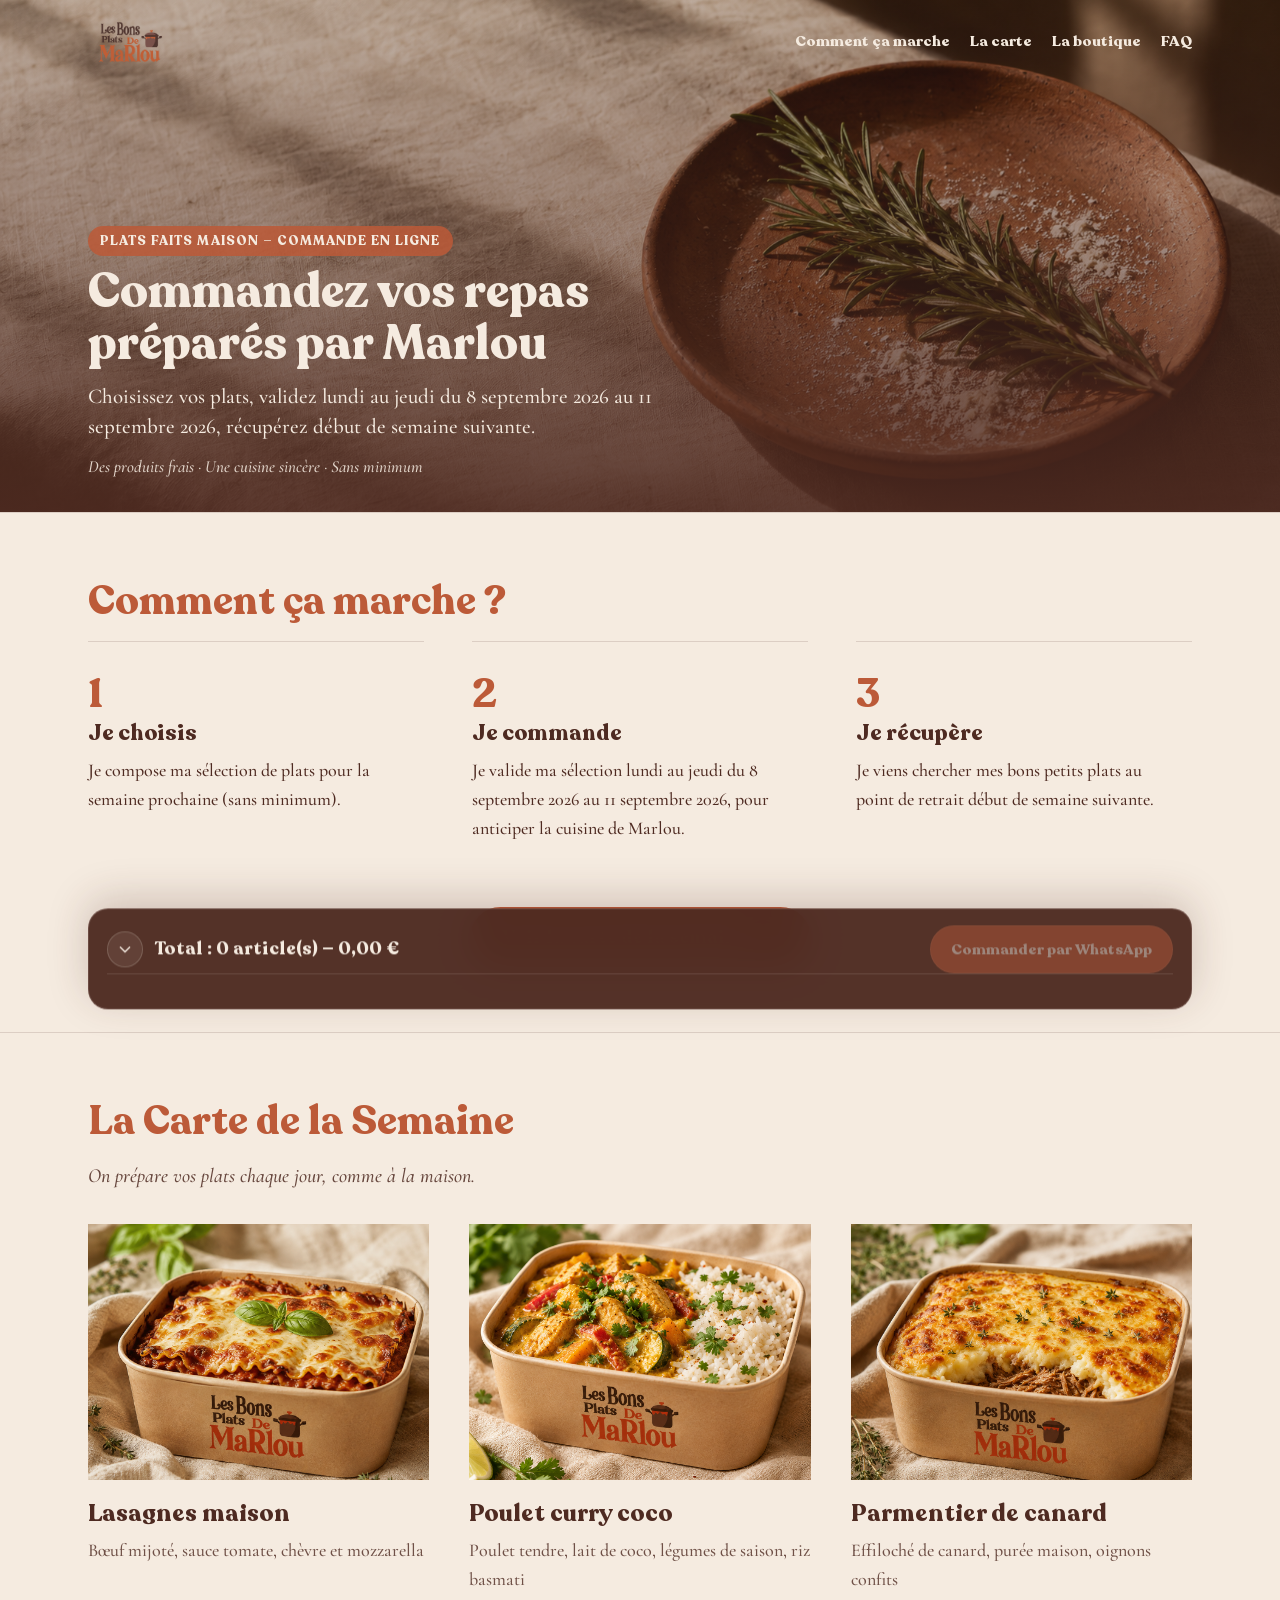
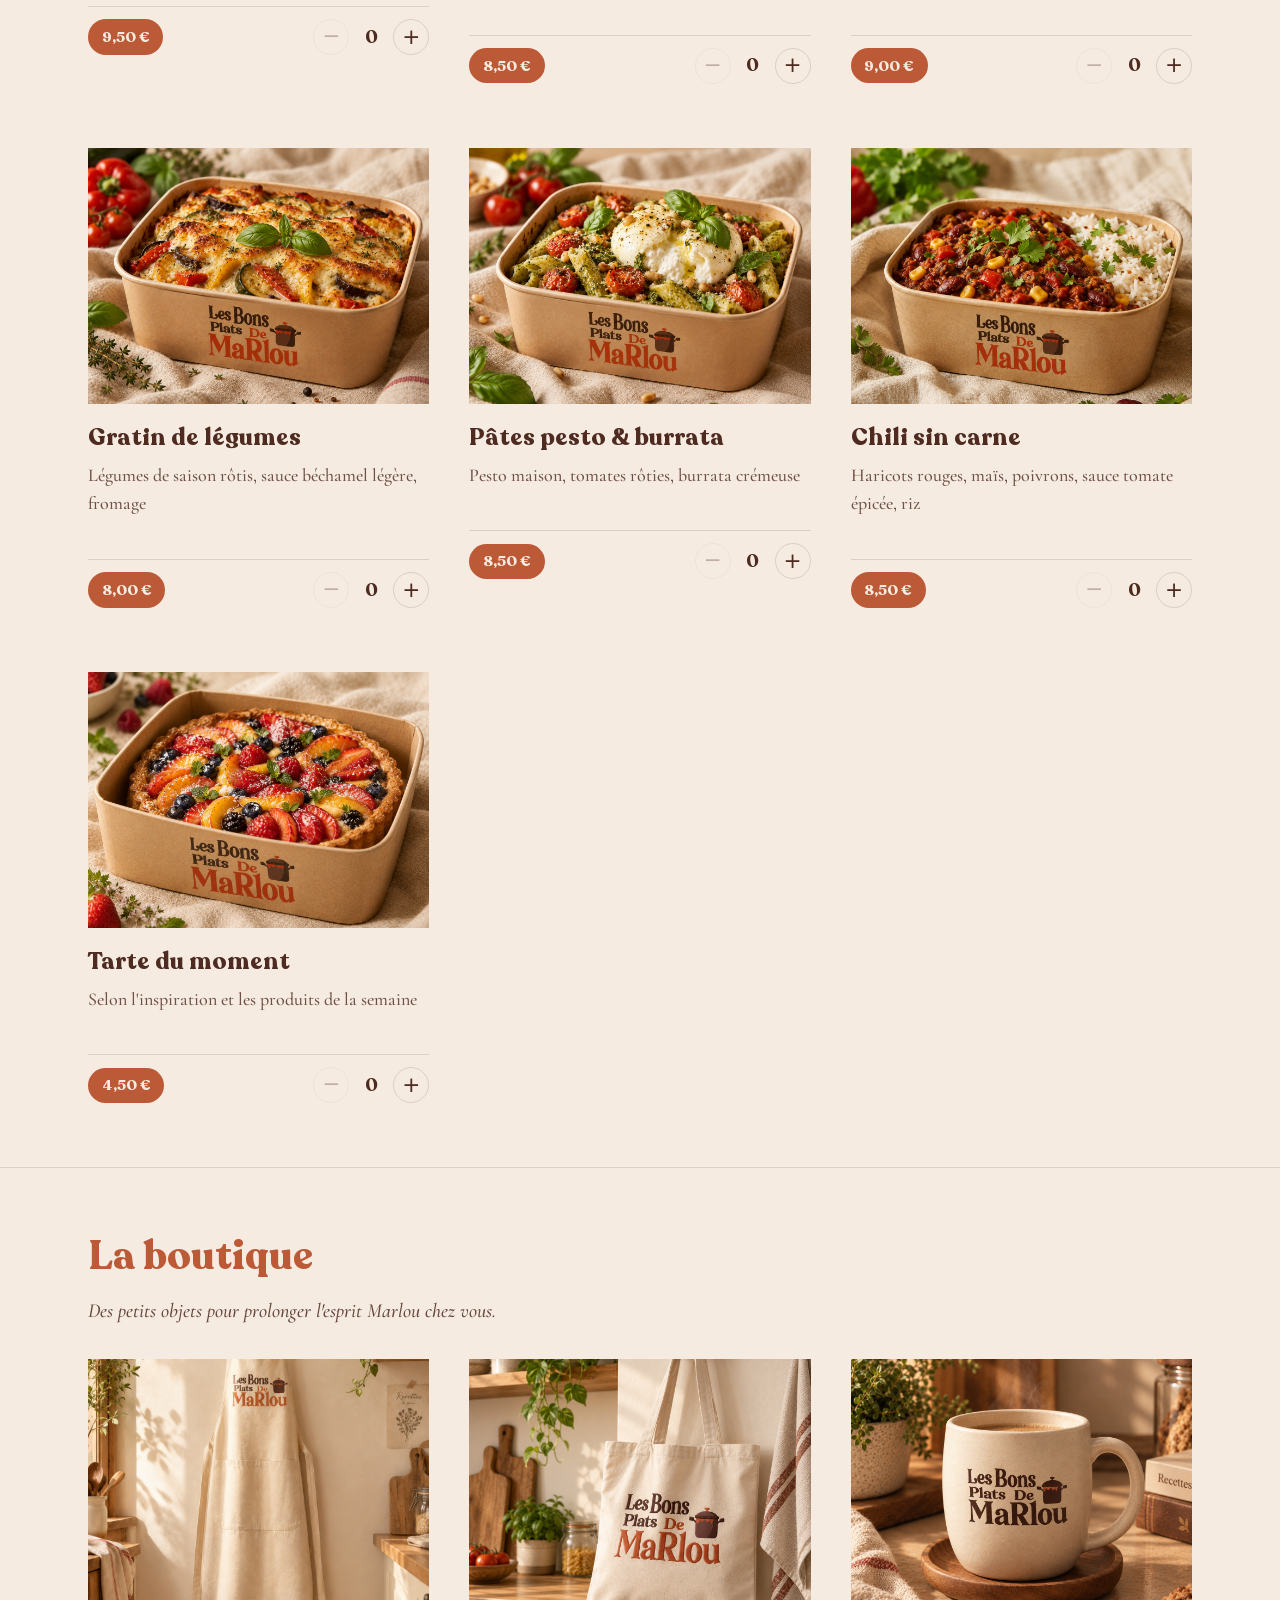
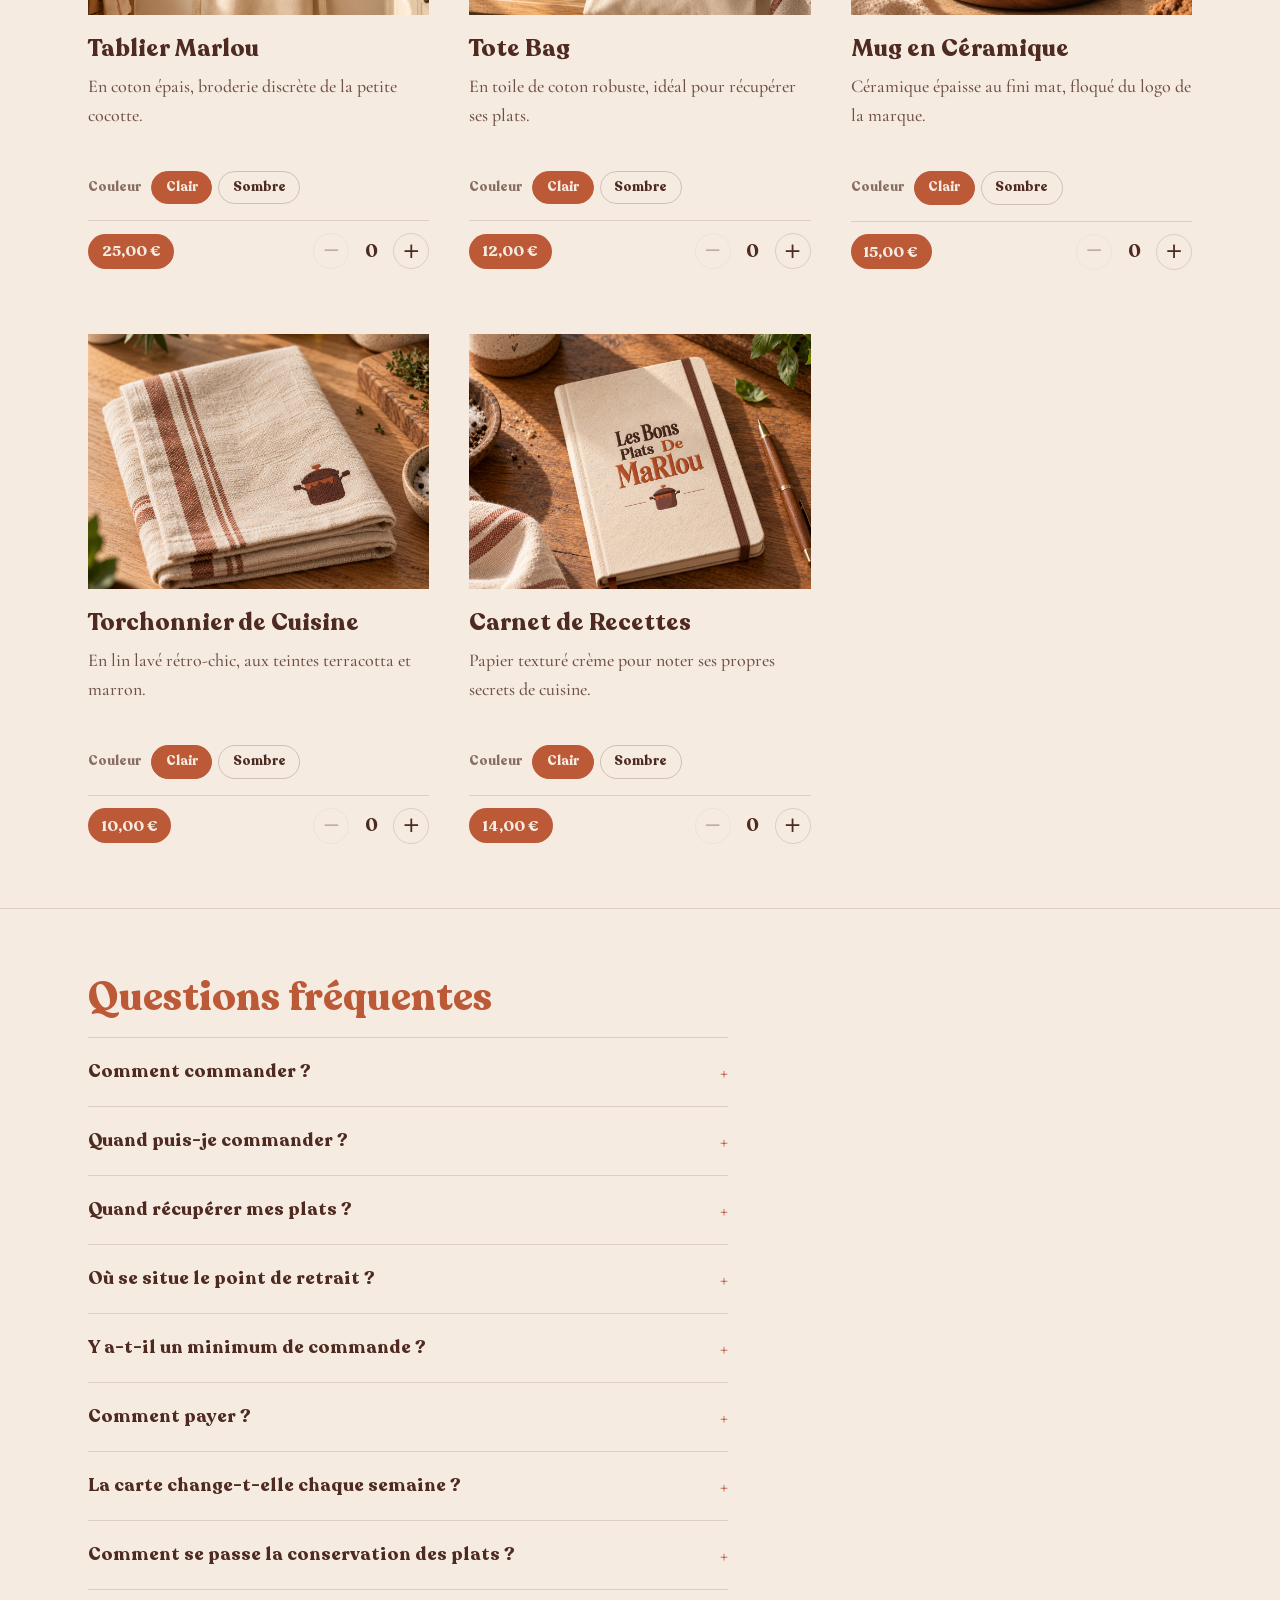
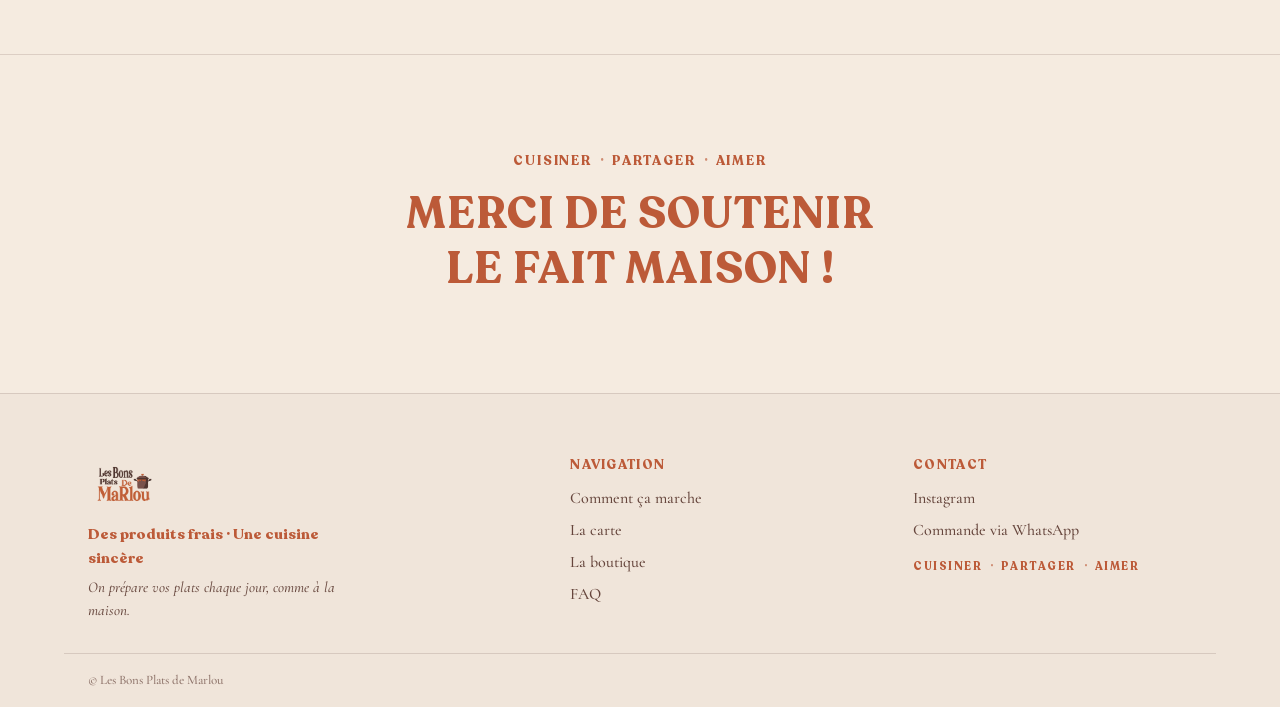
==== commit f623cda7: "Améliore le panier, le logo et les effets hover des cartes plats. Co-authored-by: Cursor <cursoragen" ====
--- a/index.html
+++ b/index.html
@@ -24,7 +24,7 @@
 
     <div class="header__bar container">
       <a class="header__brand" href="#accueil">
-        <img class="header__brand-logo" src="assets/Logo/logoo.png" alt="Les Bons Plats de Marlou" width="160" height="60">
+        <img class="header__brand-logo" src="assets/Logo/logo.png" alt="Les Bons Plats de Marlou">
       </a>
       <nav class="header__nav" aria-label="Navigation">
         <a class="header__nav-link" href="#comment-ca-marche">Comment ça marche</a>
@@ -47,7 +47,7 @@
   <div class="sticky-nav" id="sticky-nav" aria-hidden="true">
     <div class="sticky-nav__inner">
       <a class="sticky-nav__brand" href="#accueil">
-        <img src="assets/Logo/logoo.png" alt="Les Bons Plats de Marlou" width="120" height="45">
+        <img class="sticky-nav__logo" src="assets/Logo/logo.png" alt="Les Bons Plats de Marlou">
       </a>
       <nav class="sticky-nav__links" aria-label="Navigation fixe">
         <a class="sticky-nav__link" href="#comment-ca-marche">Comment ça marche</a>
@@ -166,7 +166,7 @@
 
       <div class="footer__col footer__col--brand">
         <a href="#accueil">
-          <img class="footer__logo" src="assets/Logo/logo.png" alt="Les Bons Plats de Marlou" width="140" height="52">
+          <img class="footer__logo" src="assets/Logo/logo.png" alt="Les Bons Plats de Marlou">
         </a>
         <p class="footer__tagline">Des produits frais · Une cuisine sincère</p>
         <p class="footer__note">On prépare vos plats chaque jour, comme à la maison.</p>
@@ -256,38 +256,47 @@
 
   <aside class="cart-bar" id="cart-bar" aria-hidden="true" aria-live="polite">
     <div class="cart-bar__inner container">
-      <form class="cart-form" id="cart-form" novalidate>
-        <p class="cart-form__heading">Finaliser votre commande</p>
-        <div class="cart-form__grid">
-          <label class="cart-form__field">
-            <span class="cart-form__label">Prénom et Nom <abbr title="obligatoire" aria-hidden="true">*</abbr></span>
-            <input class="cart-form__input" type="text" id="cart-customer-name" name="customer-name" autocomplete="name" placeholder="Marie Dupont" maxlength="80" required>
-          </label>
-          <label class="cart-form__field">
-            <span class="cart-form__label">Numéro de téléphone <abbr title="obligatoire" aria-hidden="true">*</abbr></span>
-            <input class="cart-form__input" type="tel" id="cart-customer-phone" name="customer-phone" autocomplete="tel" inputmode="tel" placeholder="06 12 34 56 78" maxlength="20" required>
-          </label>
-          <label class="cart-form__field cart-form__field--full">
-            <span class="cart-form__label">Créneau de retrait <abbr title="obligatoire" aria-hidden="true">*</abbr></span>
-            <select class="cart-form__input cart-form__select" id="cart-creneau" name="creneau" required>
-              <option value="">Choisir un créneau…</option>
-            </select>
-          </label>
-          <label class="cart-form__field cart-form__field--full">
-            <span class="cart-form__label">Commentaire ou remarque pour Marlou</span>
-            <textarea class="cart-form__input cart-form__textarea" id="cart-comment" name="comment" rows="2" maxlength="500" placeholder="Allergie, préférence de contact…"></textarea>
-          </label>
-        </div>
-      </form>
-
-      <div class="cart-bar__actions">
-        <div class="cart-bar__meta">
-          <p class="cart-bar__summary">
-            Total : <span id="cart-count">0</span> article(s) — <span id="cart-total">0,00&nbsp;€</span>
-          </p>
-          <p class="cart-bar__hint" id="cart-form-hint" role="status" hidden></p>
-        </div>
-        <button type="button" class="cart-bar__btn btn" id="cart-whatsapp" disabled>Commander par WhatsApp</button>
+      <div class="cart-bar__panel">
+        <div class="cart-bar__header">
+          <button type="button" class="cart-bar__toggle" id="cart-form-toggle" aria-expanded="false" aria-controls="cart-form-wrap" aria-label="Afficher mes informations">
+            <svg class="cart-bar__chevron" width="18" height="18" viewBox="0 0 18 18" aria-hidden="true">
+              <path d="M4.5 7 9 11.5 13.5 7" fill="none" stroke="currentColor" stroke-width="1.75" stroke-linecap="round" stroke-linejoin="round"/>
+            </svg>
+          </button>
+          <div class="cart-bar__meta">
+            <p class="cart-bar__summary">
+              Total : <span id="cart-count">0</span> article(s) — <span id="cart-total">0,00&nbsp;€</span>
+            </p>
+            <p class="cart-bar__hint" id="cart-form-hint" role="status" hidden></p>
+          </div>
+          <button type="button" class="cart-bar__btn btn" id="cart-whatsapp">Commander par WhatsApp</button>
+        </div>
+
+        <div class="cart-form-wrap" id="cart-form-wrap">
+          <form class="cart-form" id="cart-form" novalidate>
+            <p class="cart-form__heading">Finaliser votre commande</p>
+            <div class="cart-form__grid">
+              <label class="cart-form__field">
+                <span class="cart-form__label">Prénom et Nom <abbr title="obligatoire" aria-hidden="true">*</abbr></span>
+                <input class="cart-form__input" type="text" id="cart-customer-name" name="customer-name" autocomplete="name" placeholder="Marie Dupont" maxlength="80" required>
+              </label>
+              <label class="cart-form__field">
+                <span class="cart-form__label">Numéro de téléphone <abbr title="obligatoire" aria-hidden="true">*</abbr></span>
+                <input class="cart-form__input" type="tel" id="cart-customer-phone" name="customer-phone" autocomplete="tel" inputmode="tel" placeholder="06 12 34 56 78" maxlength="20" required>
+              </label>
+              <label class="cart-form__field cart-form__field--full">
+                <span class="cart-form__label">Créneau de retrait <abbr title="obligatoire" aria-hidden="true">*</abbr></span>
+                <select class="cart-form__input cart-form__select" id="cart-creneau" name="creneau" required>
+                  <option value="">Choisir un créneau…</option>
+                </select>
+              </label>
+              <label class="cart-form__field cart-form__field--full">
+                <span class="cart-form__label">Commentaire ou remarque pour Marlou</span>
+                <textarea class="cart-form__input cart-form__textarea" id="cart-comment" name="comment" rows="2" maxlength="500" placeholder="Allergie, préférence de contact…"></textarea>
+              </label>
+            </div>
+          </form>
+        </div>
       </div>
     </div>
   </aside>
--- a/style.css
+++ b/style.css
@@ -65,6 +65,10 @@
 }
 
 body.has-cart {
+  padding-bottom: calc(var(--cart-bar-compact) + env(safe-area-inset-bottom, 0px));
+}
+
+body.has-cart.is-cart-expanded {
   padding-bottom: calc(22rem + env(safe-area-inset-bottom, 0px));
 }
 
@@ -248,9 +252,12 @@
 }
 
 .header__brand-logo {
-  width: clamp(7rem, 22vw, 9.5rem);
+  display: block;
+  width: auto;
   height: auto;
-  display: block;
+  max-width: clamp(7rem, 22vw, 9.5rem);
+  max-height: clamp(2.75rem, 8vw, 3.75rem);
+  object-fit: contain;
 }
 
 .header__brand:hover {
@@ -356,9 +363,13 @@
   opacity: 0.88;
 }
 
-.sticky-nav__brand img {
-  width: clamp(4.5rem, 16vw, 5.75rem);
+.sticky-nav__logo {
+  display: block;
+  width: auto;
   height: auto;
+  max-width: clamp(4.5rem, 16vw, 5.75rem);
+  max-height: clamp(2rem, 6vw, 2.75rem);
+  object-fit: contain;
 }
 
 .sticky-nav__links {
@@ -571,11 +582,10 @@
   aspect-ratio: 4 / 3;
   object-fit: cover;
   background-color: rgba(78, 42, 33, 0.06);
-  transition: opacity 0.35s ease;
-}
-
-.dish__image:hover {
-  opacity: 0.92;
+  transform-origin: center;
+  transition:
+    transform 0.5s cubic-bezier(0.16, 1, 0.3, 1),
+    box-shadow 0.5s cubic-bezier(0.16, 1, 0.3, 1);
 }
 
 .dish__body {
@@ -583,36 +593,87 @@
   display: flex;
   flex-direction: column;
   align-items: flex-start;
+  cursor: pointer;
 }
 
 .dish__body::after {
-  content: "Voir les détails";
+  content: "Voir les détails →";
+  order: 3;
   font-family: var(--font-title);
   font-size: 0.8125rem;
   font-weight: 700;
   color: var(--color-terracotta);
-  margin-top: 0.25rem;
-  opacity: 0.85;
-  transition: opacity 0.25s ease;
-}
-
-.dish:hover .dish__body::after {
-  opacity: 1;
+  margin-top: -0.5rem;
+  margin-bottom: 0.75rem;
+  opacity: 0;
+  transform: translateY(4px);
+  transition:
+    opacity 0.35s ease,
+    transform 0.35s cubic-bezier(0.16, 1, 0.3, 1);
 }
 
 .dish__title {
+  order: 1;
   font-size: clamp(1.25rem, 3vw, 1.5rem);
   margin-bottom: 0.5rem;
+  transition: color 0.35s ease;
 }
 
 .dish__description {
+  order: 2;
   max-width: 40ch;
   line-height: 1.6;
   opacity: 0.8;
   margin-bottom: 1rem;
+  transition: opacity 0.35s ease;
+}
+
+@media (hover: hover) {
+  .dish:hover .dish__image,
+  .dish:focus-within .dish__image {
+    transform: scale(1.018);
+    box-shadow: 0 12px 32px rgba(78, 42, 33, 0.1);
+  }
+
+  .dish:hover .dish__title,
+  .dish:focus-within .dish__title {
+    color: var(--color-terracotta);
+  }
+
+  .dish:hover .dish__description,
+  .dish:focus-within .dish__description {
+    opacity: 1;
+  }
+
+  .dish:hover .dish__body::after,
+  .dish:focus-within .dish__body::after {
+    opacity: 0.92;
+    transform: translateY(0);
+  }
+}
+
+@media (prefers-reduced-motion: reduce) {
+  .dish__image,
+  .dish__title,
+  .dish__description,
+  .dish__body::after {
+    transition: none;
+  }
+
+  .dish:hover .dish__image,
+  .dish:focus-within .dish__image {
+    transform: none;
+  }
+
+  .dish:hover .dish__body::after,
+  .dish:focus-within .dish__body::after {
+    opacity: 0.92;
+    transform: none;
+  }
 }
 
 .dish__variants {
+  order: 4;
   display: flex;
   flex-wrap: wrap;
   align-items: center;
@@ -685,6 +746,7 @@
 }
 
 .dish__footer {
+  order: 5;
   display: flex;
   align-items: center;
   justify-content: space-between;
@@ -692,6 +754,7 @@
   gap: var(--space-sm);
   padding-top: 0.75rem;
   border-top: var(--line-fine);
+  cursor: default;
 }
 
 .dish__price {
@@ -713,15 +776,25 @@
 .qty-btn {
   width: 2.25rem;
   height: 2.25rem;
-  display: flex;
-  align-items: center;
-  justify-content: center;
-  font-size: 1.25rem;
+  display: grid;
+  place-items: center;
+  padding: 0;
+  font-family: system-ui, -apple-system, "Segoe UI", sans-serif;
+  font-size: 1.35rem;
+  font-weight: 300;
   line-height: 1;
   color: var(--color-chocolate);
   border: var(--line-fine);
   border-radius: 50%;
   transition: color 0.2s ease, border-color 0.2s ease;
+}
+
+.qty-btn--plus {
+  padding-bottom: 0.05em;
+}
+
+.qty-btn--minus {
+  padding-bottom: 0.12em;
 }
 
 .qty-btn:hover {
@@ -818,16 +891,19 @@
   z-index: 2;
   width: 2.25rem;
   height: 2.25rem;
-  display: flex;
-  align-items: center;
-  justify-content: center;
+  display: grid;
+  place-items: center;
+  padding: 0;
+  font-family: system-ui, -apple-system, "Segoe UI", sans-serif;
   font-size: 1.5rem;
+  font-weight: 300;
   line-height: 1;
   color: rgba(245, 235, 224, 0.85);
   border: 1px solid rgba(245, 235, 224, 0.18);
   border-radius: 50%;
   background-color: rgba(78, 42, 33, 0.55);
   transition: color 0.25s ease, border-color 0.25s ease, background-color 0.25s ease;
+  padding-bottom: 0.08em;
 }
 
 .item-modal__close:hover {
@@ -1130,8 +1206,12 @@
 }
 
 .footer__logo {
-  width: clamp(6.5rem, 20vw, 8.5rem);
+  display: block;
+  width: auto;
   height: auto;
+  max-width: clamp(6.5rem, 20vw, 8.5rem);
+  max-height: clamp(2.5rem, 7vw, 3.25rem);
+  object-fit: contain;
   margin-bottom: 0.75rem;
 }
 
@@ -1227,11 +1307,10 @@
   inset-inline: 0;
   bottom: 0;
   z-index: 100;
-  background-color: var(--color-cream);
-  border-top: var(--line-fine);
+  background: transparent;
   transform: translateY(100%);
-  transition: transform 0.3s ease;
-  padding-bottom: env(safe-area-inset-bottom, 0px);
+  transition: transform 0.45s cubic-bezier(0.16, 1, 0.3, 1);
+  padding: 0 clamp(0.75rem, 2vw, 1rem) env(safe-area-inset-bottom, 0px);
 }
 
 .cart-bar.is-visible {
@@ -1239,25 +1318,85 @@
 }
 
 .cart-bar__inner {
-  display: flex;
-  flex-direction: column;
-  gap: 1rem;
-  padding-block: 1rem 1.125rem;
+  padding-block: 0.5rem 0.75rem;
+}
+
+.cart-bar__panel {
+  padding: 1rem 1.125rem 1.125rem;
+  color: var(--color-cream);
+  font-family: var(--font-title);
+  background-color: rgba(78, 42, 33, 0.96);
+  backdrop-filter: blur(18px);
+  -webkit-backdrop-filter: blur(18px);
+  border: 1px solid rgba(245, 235, 224, 0.14);
+  border-radius: 1.25rem;
+  box-shadow: 0 -10px 40px rgba(78, 42, 33, 0.22);
+}
+
+.cart-bar__header {
+  display: grid;
+  grid-template-columns: auto 1fr auto;
+  align-items: center;
+  gap: 0.75rem;
+}
+
+.cart-bar__toggle {
+  flex-shrink: 0;
+  width: 2.25rem;
+  height: 2.25rem;
+  display: grid;
+  place-items: center;
+  padding: 0;
+  color: rgba(245, 235, 224, 0.88);
+  border: 1px solid rgba(245, 235, 224, 0.18);
+  border-radius: 50%;
+  background-color: rgba(245, 235, 224, 0.08);
+  transition: color 0.25s ease, border-color 0.25s ease, background-color 0.25s ease, transform 0.25s ease;
+}
+
+.cart-bar__toggle:hover {
+  color: var(--color-cream);
+  border-color: rgba(245, 235, 224, 0.35);
+  background-color: rgba(245, 235, 224, 0.14);
+}
+
+.cart-bar__chevron {
+  display: block;
+  transition: transform 0.45s cubic-bezier(0.16, 1, 0.3, 1);
+}
+
+.cart-bar.is-form-open .cart-bar__chevron {
+  transform: rotate(180deg);
+}
+
+.cart-form-wrap {
+  display: grid;
+  grid-template-rows: 0fr;
+  transition: grid-template-rows 0.45s cubic-bezier(0.16, 1, 0.3, 1), margin-top 0.45s cubic-bezier(0.16, 1, 0.3, 1);
+  margin-top: 0;
+}
+
+.cart-bar.is-form-open .cart-form-wrap {
+  grid-template-rows: 1fr;
+  margin-top: 0.875rem;
+}
+
+.cart-form-wrap > .cart-form {
+  overflow: hidden;
+  min-height: 0;
 }
 
 .cart-form {
   width: 100%;
-  padding: 1rem 1.125rem;
-  background-color: rgba(255, 252, 248, 0.72);
-  border: 1px solid rgba(78, 42, 33, 0.14);
-  border-radius: 1rem;
+  padding: 1rem 0 0;
+  border-top: 1px solid rgba(245, 235, 224, 0.12);
 }
 
 .cart-form__heading {
   font-family: var(--font-title);
   font-size: 0.9375rem;
   font-weight: 700;
-  color: var(--color-chocolate);
+  color: var(--color-cream);
   margin-bottom: 0.875rem;
 }
 
@@ -1281,9 +1420,9 @@
   font-family: var(--font-title);
   font-size: 0.75rem;
   font-weight: 700;
-  letter-spacing: 0.03em;
+  letter-spacing: 0.04em;
   text-transform: uppercase;
-  color: rgba(78, 42, 33, 0.72);
+  color: rgba(245, 235, 224, 0.65);
 }
 
 .cart-form__label abbr {
@@ -1297,8 +1436,8 @@
   font-family: var(--font-body);
   font-size: 1rem;
   color: var(--color-chocolate);
-  background-color: var(--color-cream);
-  border: 1px solid rgba(78, 42, 33, 0.2);
+  background-color: rgba(245, 235, 224, 0.96);
+  border: 1px solid rgba(245, 235, 224, 0.22);
   border-radius: 0.625rem;
   transition: border-color 0.2s ease, box-shadow 0.2s ease;
 }
@@ -1309,12 +1448,12 @@
 
 .cart-form__input:focus {
   outline: none;
+  border-color: rgba(188, 90, 56, 0.65);
+  box-shadow: 0 0 0 3px rgba(188, 90, 56, 0.18);
+}
+
+.cart-form__input:invalid:not(:placeholder-shown) {
   border-color: rgba(188, 90, 56, 0.55);
-  box-shadow: 0 0 0 3px rgba(188, 90, 56, 0.12);
-}
-
-.cart-form__input:invalid:not(:placeholder-shown) {
-  border-color: rgba(188, 90, 56, 0.45);
 }
 
 .cart-form__select {
@@ -1331,13 +1470,6 @@
   line-height: 1.5;
 }
 
-.cart-bar__actions {
-  display: flex;
-  align-items: center;
-  justify-content: space-between;
-  gap: var(--space-sm);
-}
-
 .cart-bar__meta {
   min-width: 0;
 }
@@ -1345,20 +1477,48 @@
 .cart-bar__summary {
   font-family: var(--font-title);
   font-size: clamp(0.9375rem, 2.5vw, 1.125rem);
+  color: var(--color-cream);
 }
 
 .cart-bar__hint {
-  margin-top: 0.25rem;
+  margin-top: 0.35rem;
+  font-family: var(--font-title);
   font-size: 0.875rem;
-  line-height: 1.45;
-  color: var(--color-terracotta);
+  line-height: 1.5;
+  color: rgba(245, 235, 224, 0.92);
+  opacity: 0;
+  transform: translateY(-4px);
+}
+
+.cart-bar__hint.is-visible {
+  animation: cartHintIn 0.5s cubic-bezier(0.16, 1, 0.3, 1) forwards;
+}
+
+@keyframes cartHintIn {
+  from {
+    opacity: 0;
+    transform: translateY(-6px);
+  }
+
+  to {
+    opacity: 1;
+    transform: translateY(0);
+  }
 }
 
 .cart-bar__btn {
   flex-shrink: 0;
-  padding: 0.65rem 1.25rem;
+  padding: 0.7rem 1.25rem;
+  font-family: var(--font-title);
   font-size: 0.9375rem;
   white-space: nowrap;
+  color: var(--color-cream);
+  background-color: var(--color-terracotta);
+  border: 1px solid rgba(245, 235, 224, 0.08);
+}
+
+.cart-bar__btn:hover {
+  filter: brightness(1.05);
 }
 
 .cart-bar__btn:disabled {
@@ -1368,6 +1528,7 @@
 
 .cart-bar__btn:disabled:hover {
   opacity: 0.45;
+  filter: none;
 }
 
 @media (max-width: 40rem) {
@@ -1375,13 +1536,21 @@
     grid-template-columns: 1fr;
   }
 
-  .cart-bar__actions {
-    flex-direction: column;
-    align-items: stretch;
-    text-align: center;
+  .cart-bar__header {
+    grid-template-columns: auto 1fr;
+    grid-template-rows: auto auto;
+  }
+
+  .cart-bar__btn {
+    grid-column: 1 / -1;
+    width: 100%;
   }
 
   body.has-cart {
+    padding-bottom: calc(9.5rem + env(safe-area-inset-bottom, 0px));
+  }
+
+  body.has-cart.is-cart-expanded {
     padding-bottom: calc(28rem + env(safe-area-inset-bottom, 0px));
   }
 }
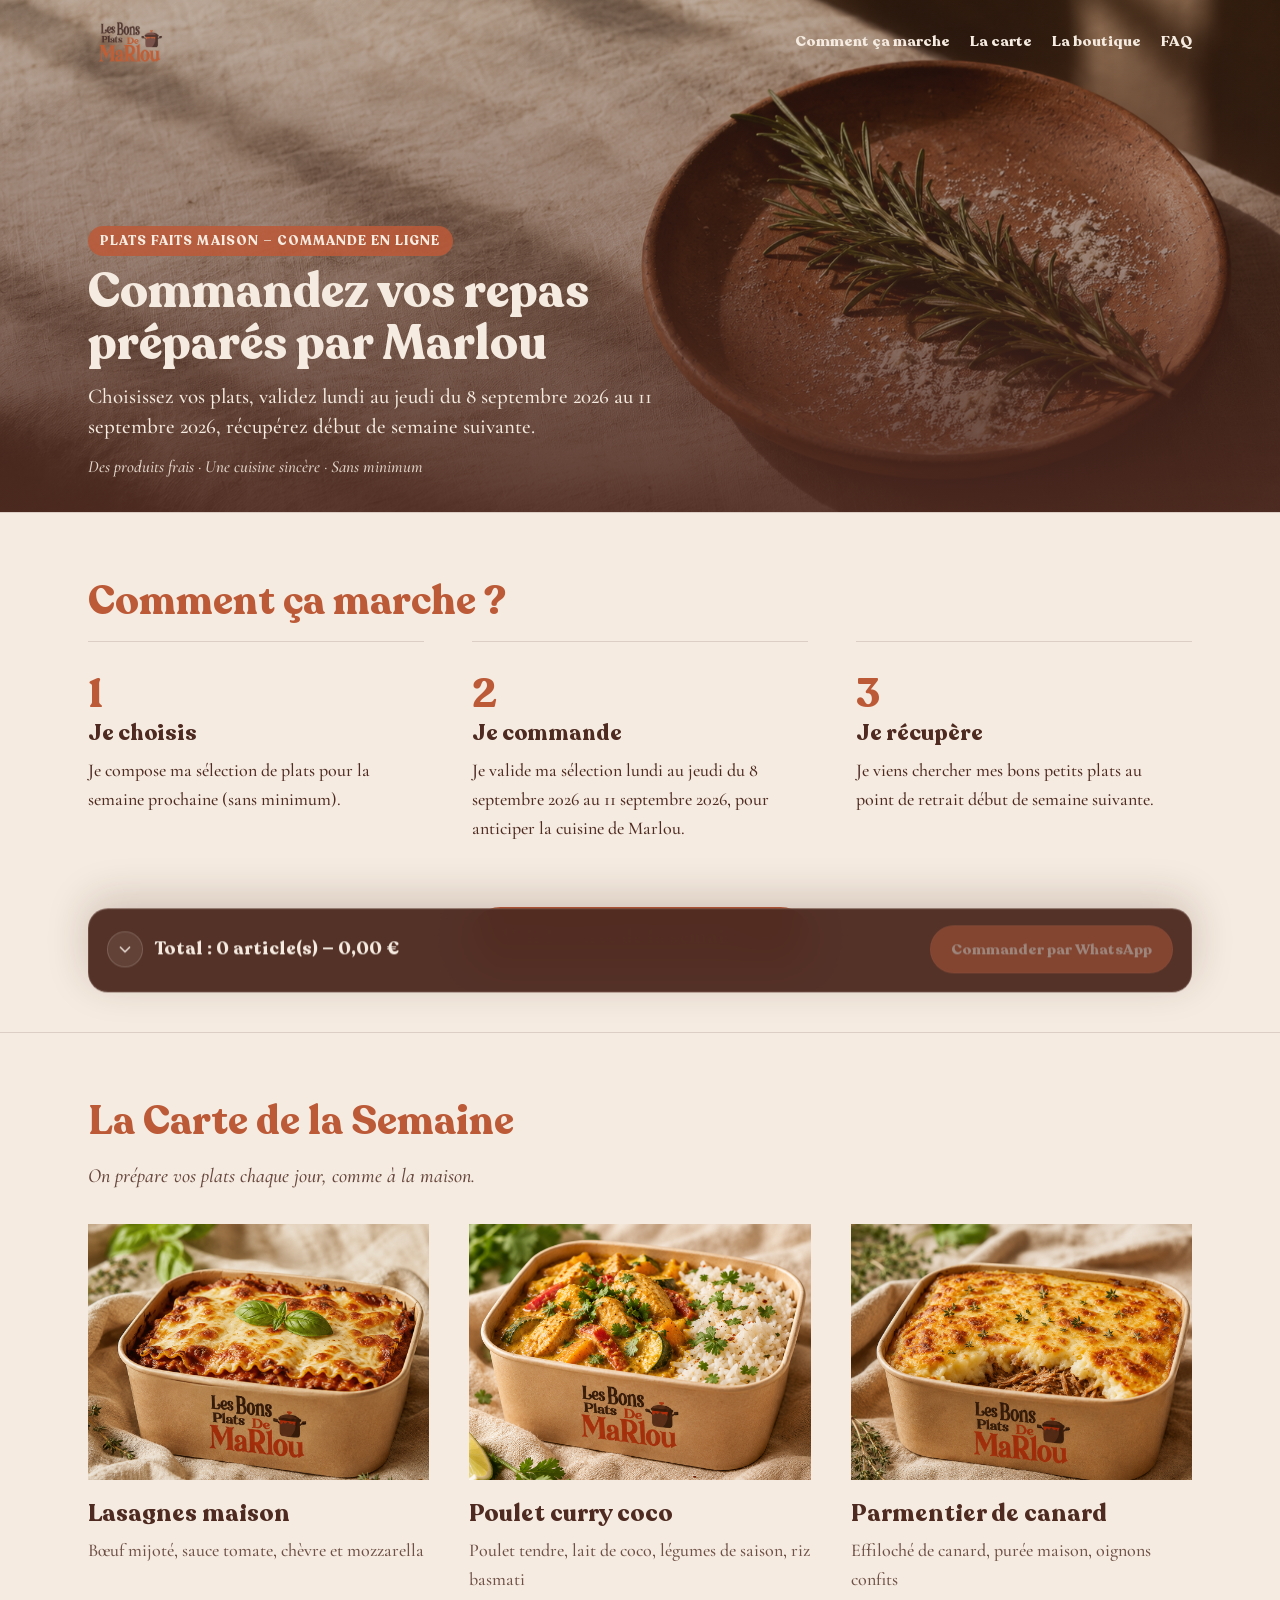
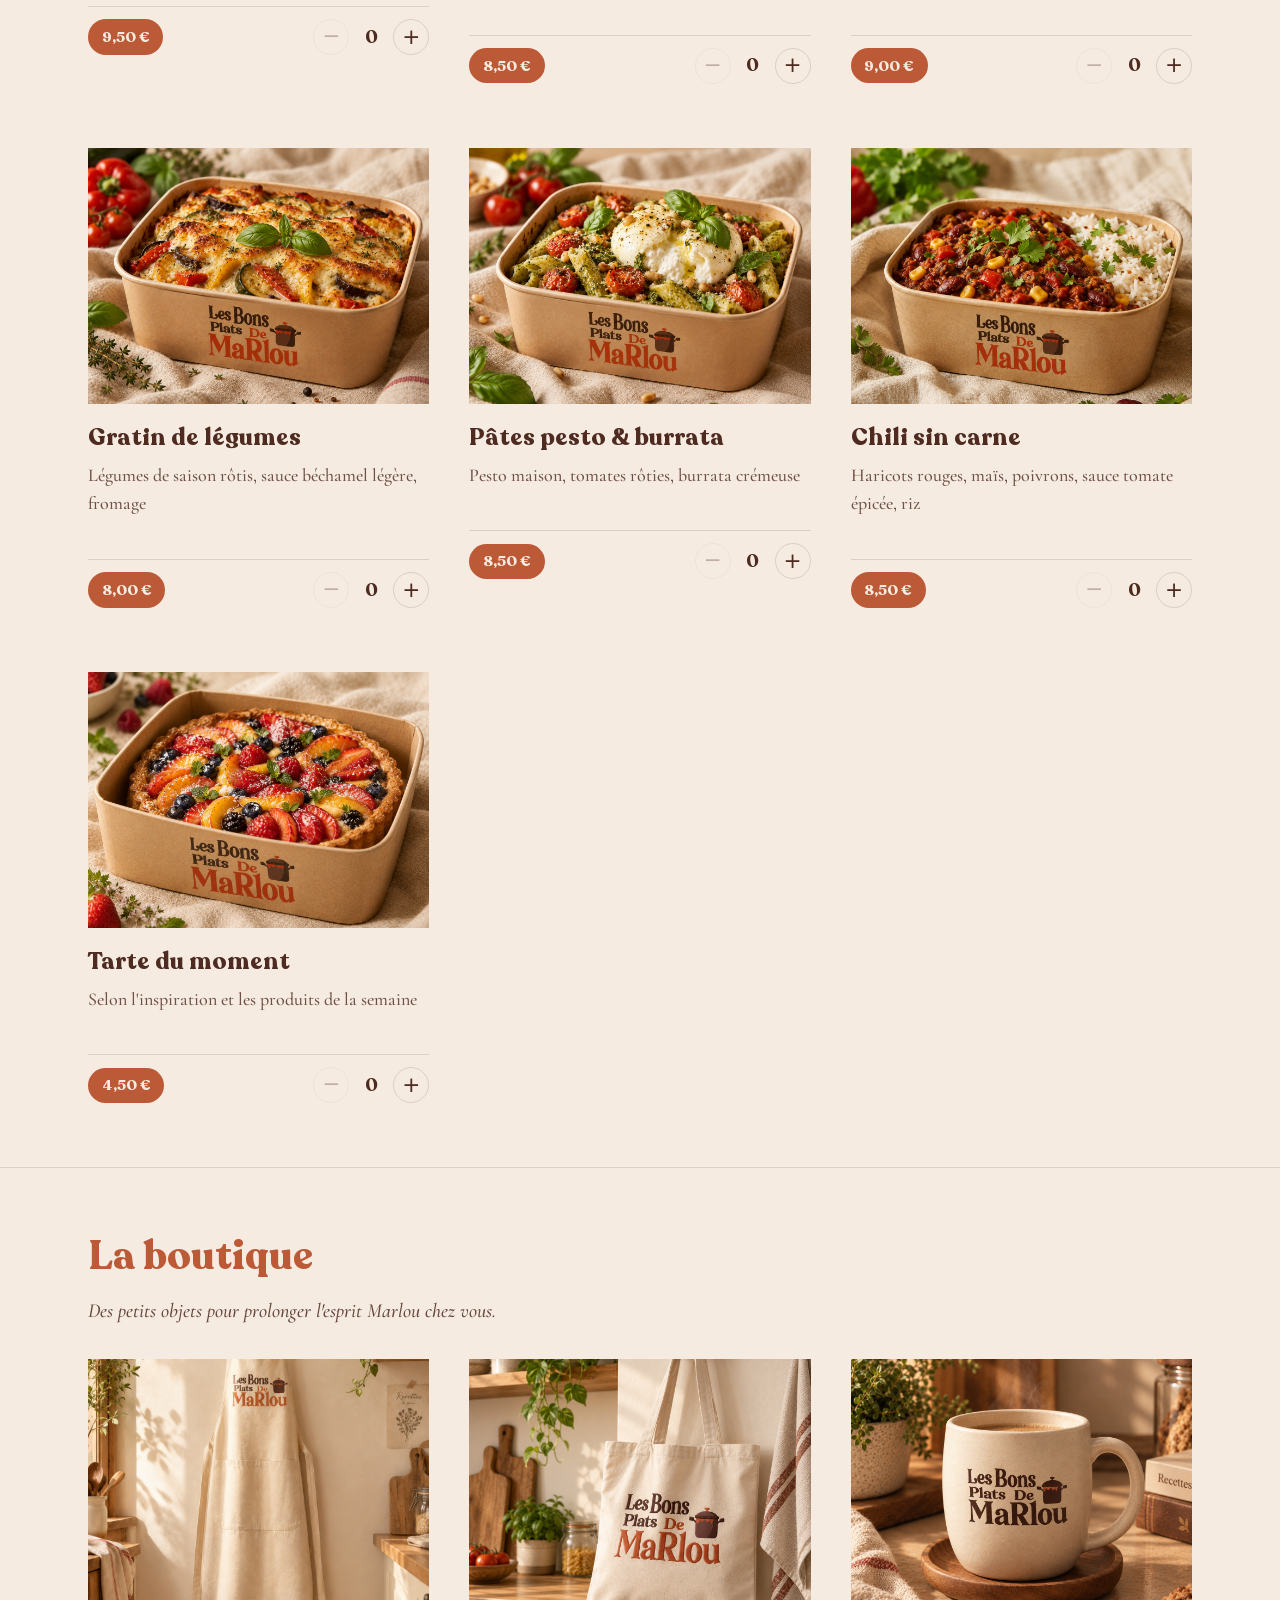
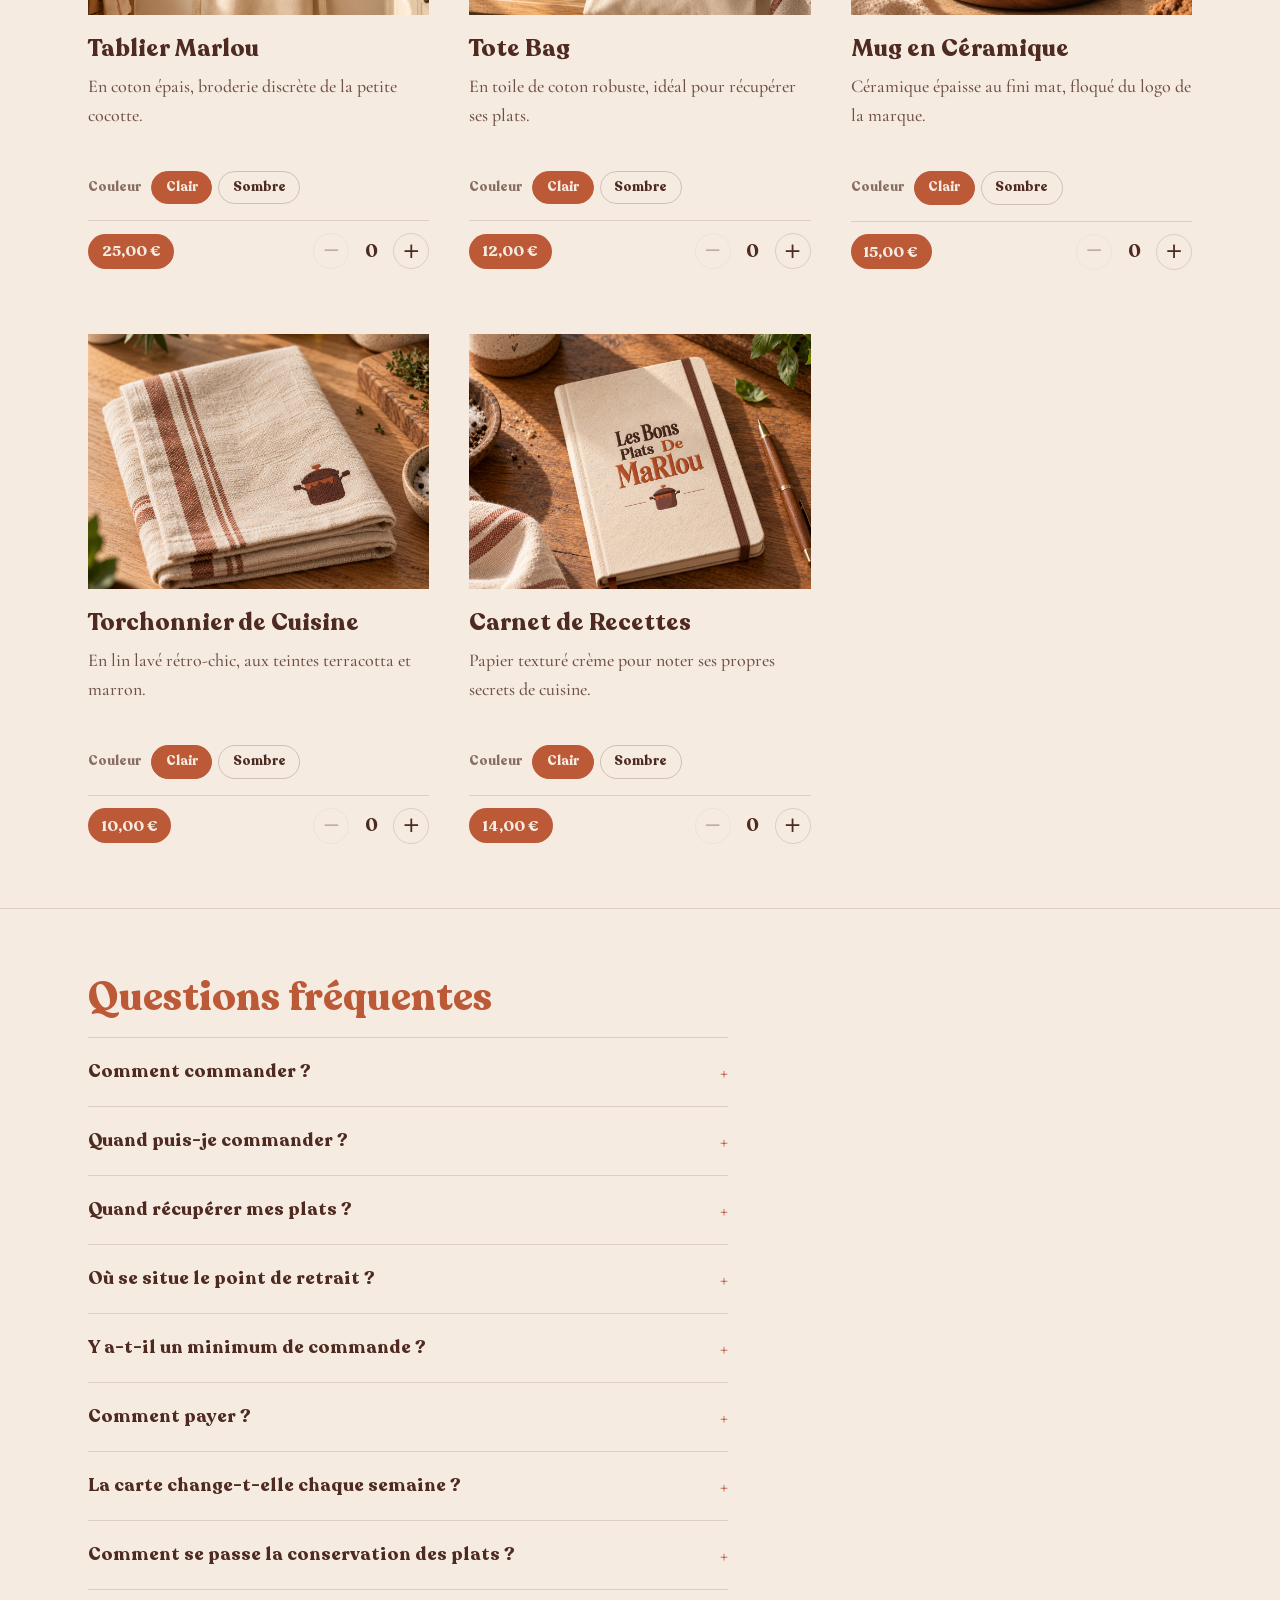
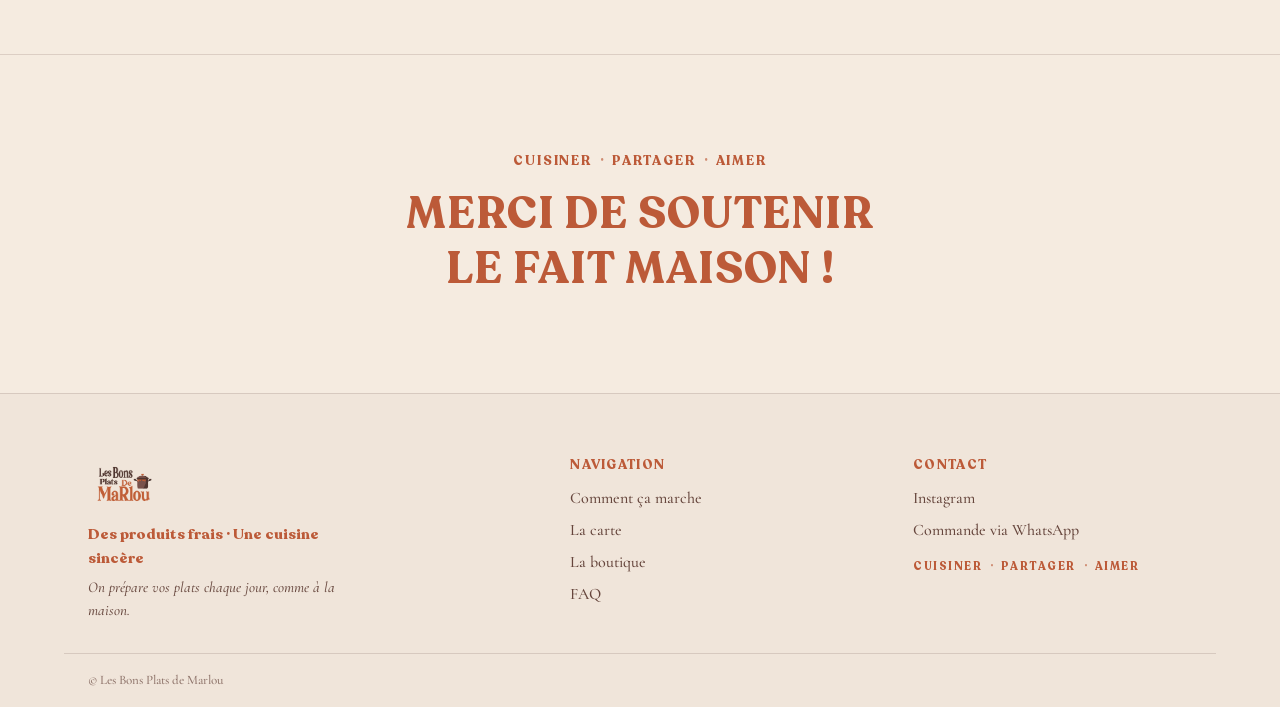
==== commit 75abaaaf: "Ajoute la gestion des articles dans le panier flottant. Co-authored-by: Cursor <cursoragent@cursor.c" ====
--- a/index.html
+++ b/index.html
@@ -273,8 +273,14 @@
         </div>
 
         <div class="cart-form-wrap" id="cart-form-wrap">
-          <form class="cart-form" id="cart-form" novalidate>
-            <p class="cart-form__heading">Finaliser votre commande</p>
+          <div class="cart-details">
+            <section class="cart-items" aria-labelledby="cart-items-heading">
+              <h3 class="cart-items__heading" id="cart-items-heading">Votre sélection</h3>
+              <ul class="cart-items__list" id="cart-items-list"></ul>
+            </section>
+
+            <form class="cart-form" id="cart-form" novalidate>
+              <p class="cart-form__heading">Finaliser votre commande</p>
             <div class="cart-form__grid">
               <label class="cart-form__field">
                 <span class="cart-form__label">Prénom et Nom <abbr title="obligatoire" aria-hidden="true">*</abbr></span>
@@ -295,7 +301,8 @@
                 <textarea class="cart-form__input cart-form__textarea" id="cart-comment" name="comment" rows="2" maxlength="500" placeholder="Allergie, préférence de contact…"></textarea>
               </label>
             </div>
-          </form>
+            </form>
+          </div>
         </div>
       </div>
     </div>
--- a/style.css
+++ b/style.css
@@ -69,7 +69,7 @@
 }
 
 body.has-cart.is-cart-expanded {
-  padding-bottom: calc(22rem + env(safe-area-inset-bottom, 0px));
+  padding-bottom: calc(26rem + env(safe-area-inset-bottom, 0px));
 }
 
 img {
@@ -1381,14 +1381,104 @@
   margin-top: 0.875rem;
 }
 
-.cart-form-wrap > .cart-form {
+.cart-form-wrap > .cart-details {
   overflow: hidden;
   min-height: 0;
+}
+
+.cart-items {
+  padding-bottom: 0.25rem;
+}
+
+.cart-items__heading {
+  font-family: var(--font-title);
+  font-size: 0.9375rem;
+  font-weight: 700;
+  color: var(--color-cream);
+  margin-bottom: 0.75rem;
+}
+
+.cart-items__list {
+  display: grid;
+  gap: 0.625rem;
+  max-height: min(14rem, 32vh);
+  overflow-y: auto;
+  padding-right: 0.15rem;
+  scrollbar-width: thin;
+  scrollbar-color: rgba(245, 235, 224, 0.35) transparent;
+}
+
+.cart-item {
+  display: grid;
+  grid-template-columns: 3.5rem minmax(0, 1fr) auto;
+  align-items: center;
+  gap: 0.75rem;
+  padding: 0.625rem 0.75rem;
+  background-color: rgba(245, 235, 224, 0.08);
+  border: 1px solid rgba(245, 235, 224, 0.12);
+  border-radius: 0.875rem;
+}
+
+.cart-item__image {
+  width: 3.5rem;
+  height: 3.5rem;
+  object-fit: cover;
+  border-radius: 0.625rem;
+  background-color: rgba(245, 235, 224, 0.08);
+}
+
+.cart-item__image--placeholder {
+  display: block;
+}
+
+.cart-item__info {
+  min-width: 0;
+}
+
+.cart-item__name {
+  font-family: var(--font-title);
+  font-size: 0.9375rem;
+  color: var(--color-cream);
+  margin-bottom: 0.15rem;
+  line-height: 1.3;
+}
+
+.cart-item__meta {
+  font-family: var(--font-title);
+  font-size: 0.8125rem;
+  color: rgba(245, 235, 224, 0.72);
+}
+
+.cart-item__qty {
+  gap: 0.5rem;
+}
+
+.cart-bar .qty-btn {
+  width: 2rem;
+  height: 2rem;
+  font-size: 1.15rem;
+  color: var(--color-cream);
+  border-color: rgba(245, 235, 224, 0.25);
+  background-color: rgba(245, 235, 224, 0.06);
+}
+
+.cart-bar .qty-btn:hover {
+  color: var(--color-cream);
+  border-color: var(--color-terracotta);
+  background-color: rgba(188, 90, 56, 0.18);
+}
+
+.cart-bar .qty-value {
+  min-width: 1rem;
+  font-family: var(--font-title);
+  font-size: 1rem;
+  color: var(--color-cream);
 }
 
 .cart-form {
   width: 100%;
   padding: 1rem 0 0;
+  margin-top: 0.875rem;
   border-top: 1px solid rgba(245, 235, 224, 0.12);
 }
 
@@ -1551,6 +1641,6 @@
   }
 
   body.has-cart.is-cart-expanded {
-    padding-bottom: calc(28rem + env(safe-area-inset-bottom, 0px));
-  }
-}
+    padding-bottom: calc(34rem + env(safe-area-inset-bottom, 0px));
+  }
+}
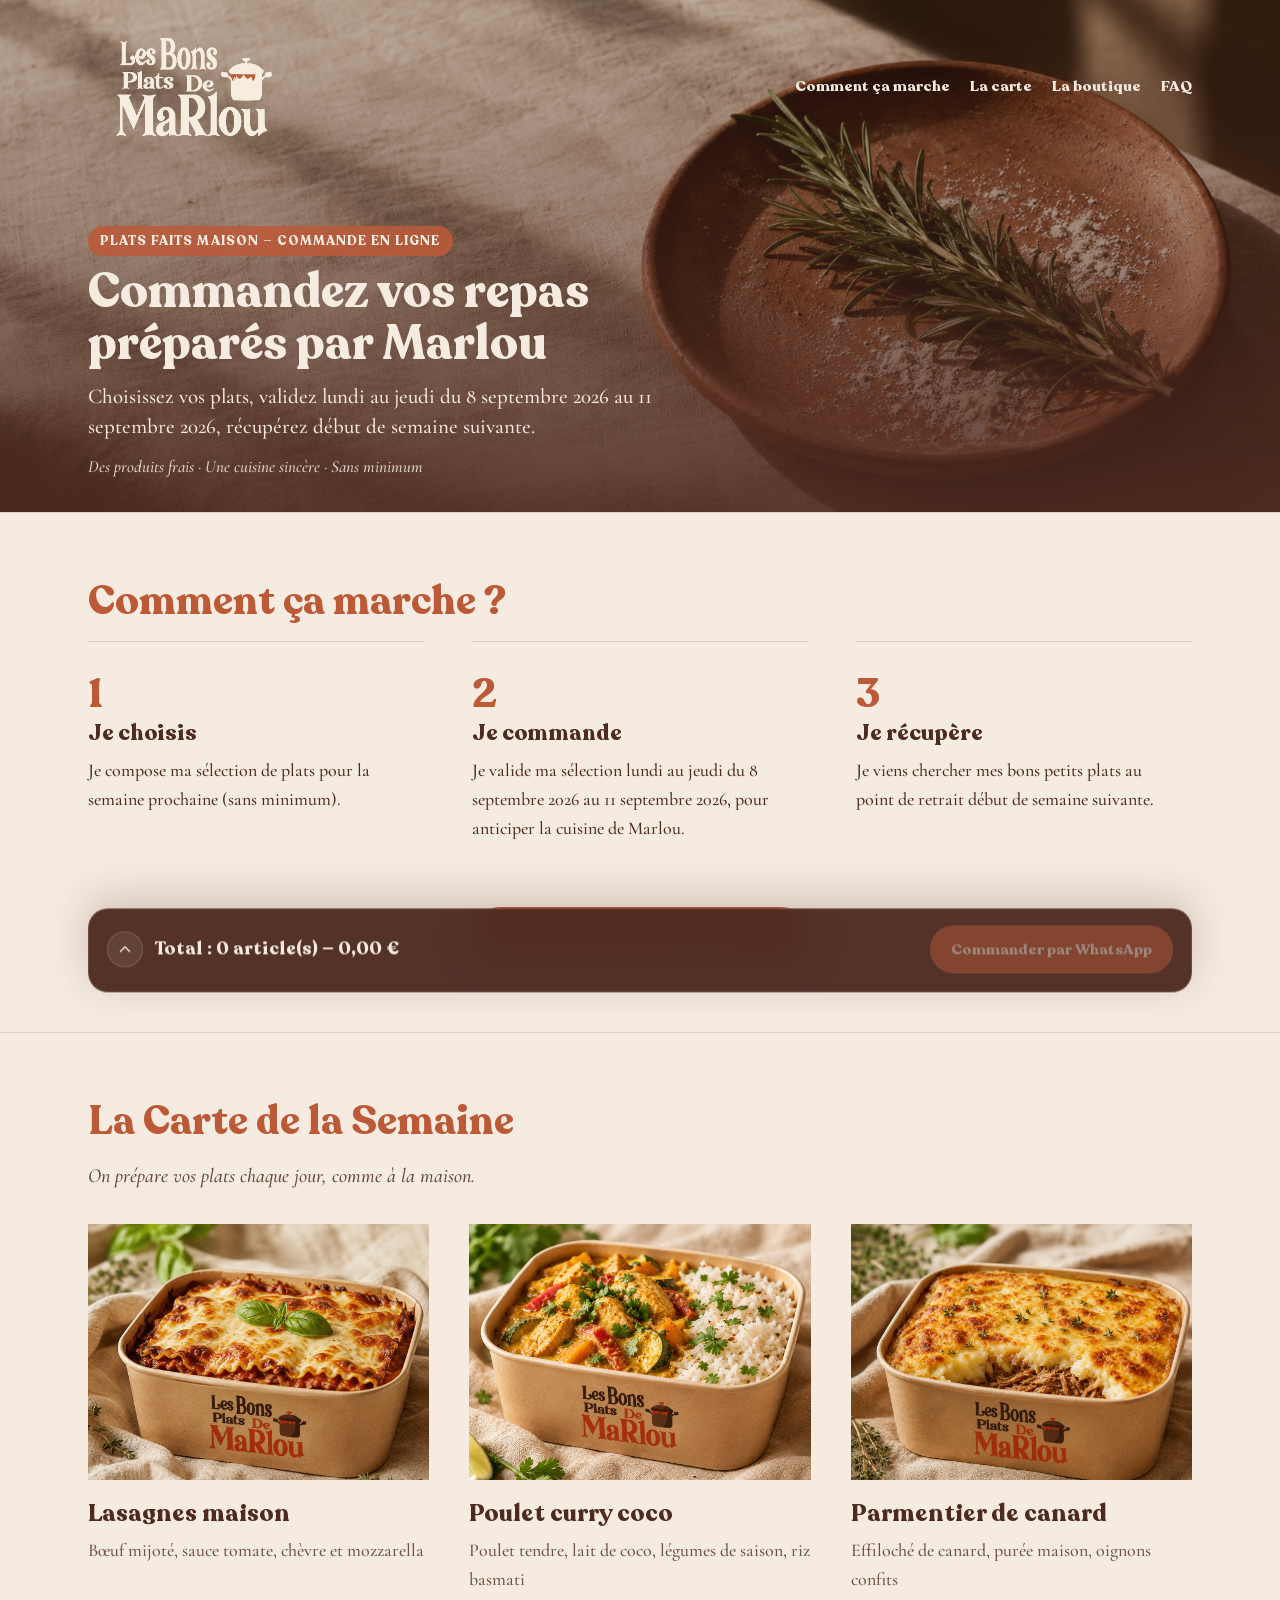
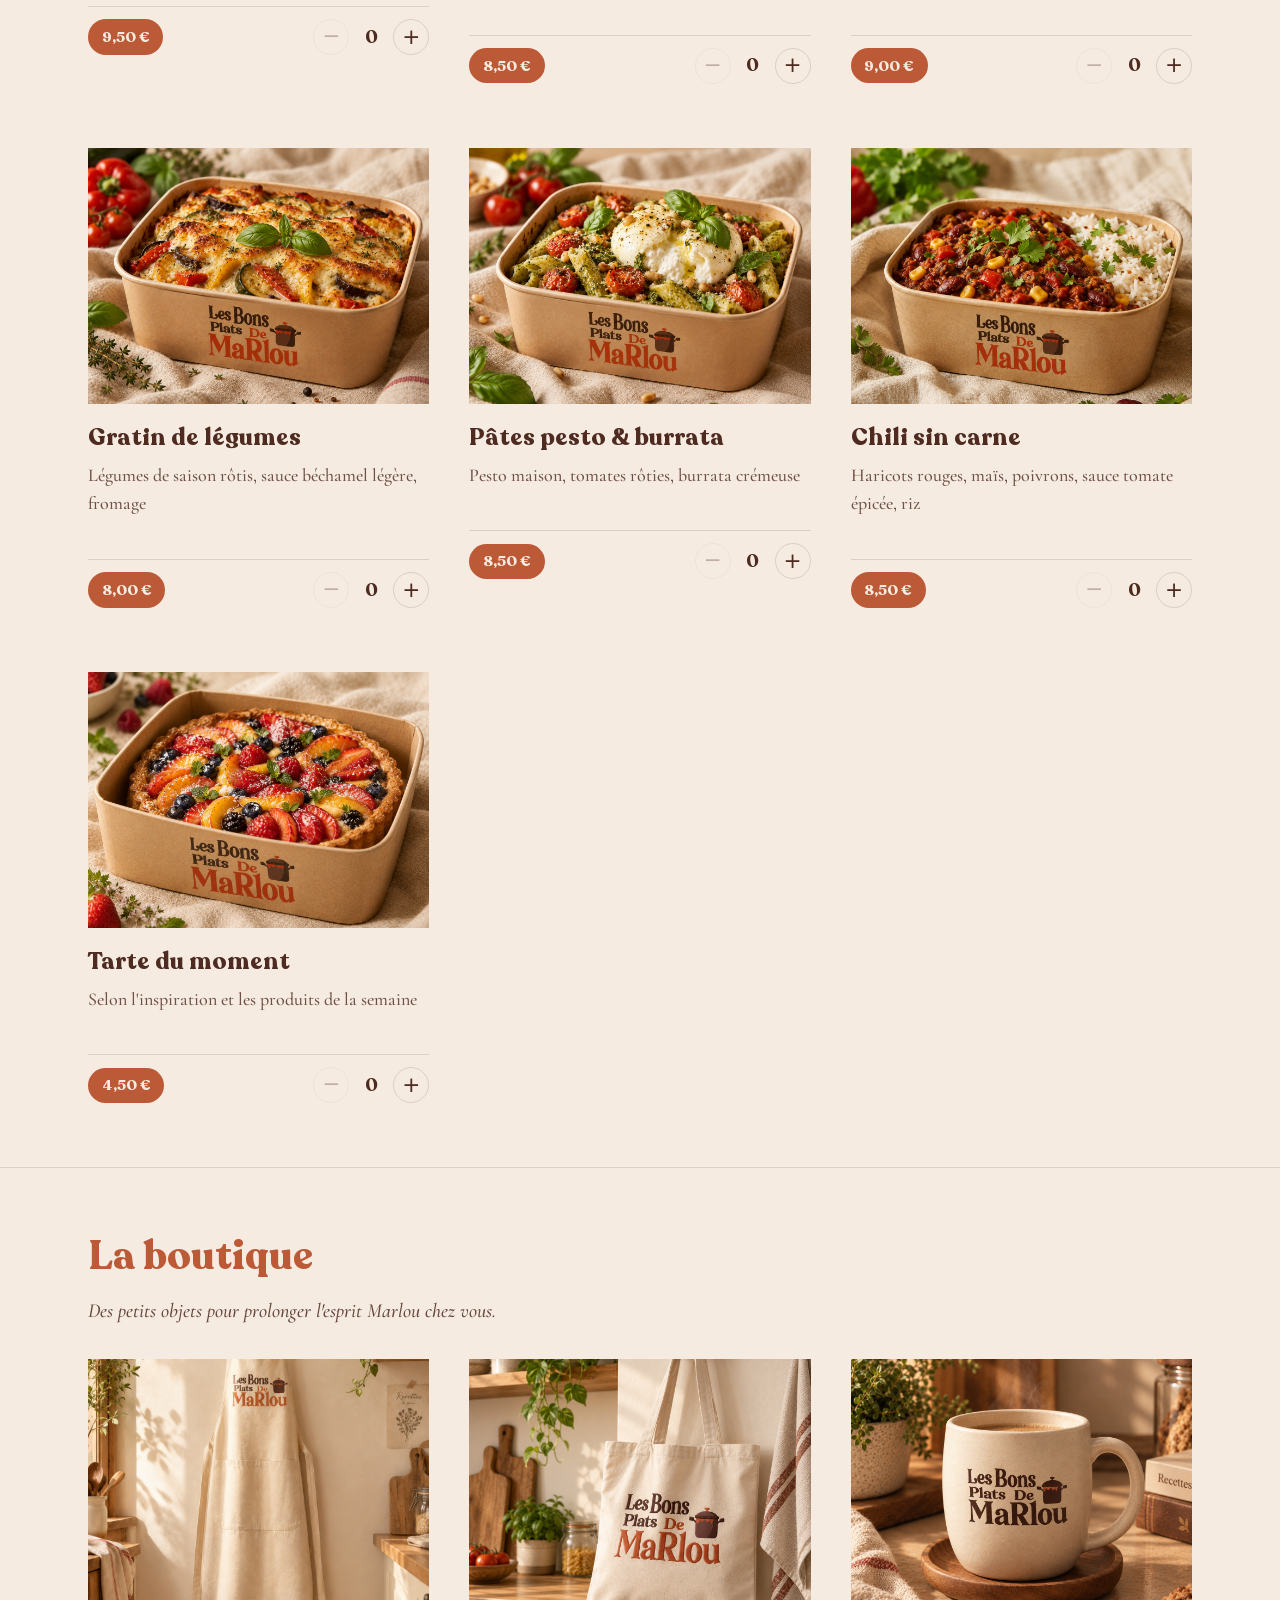
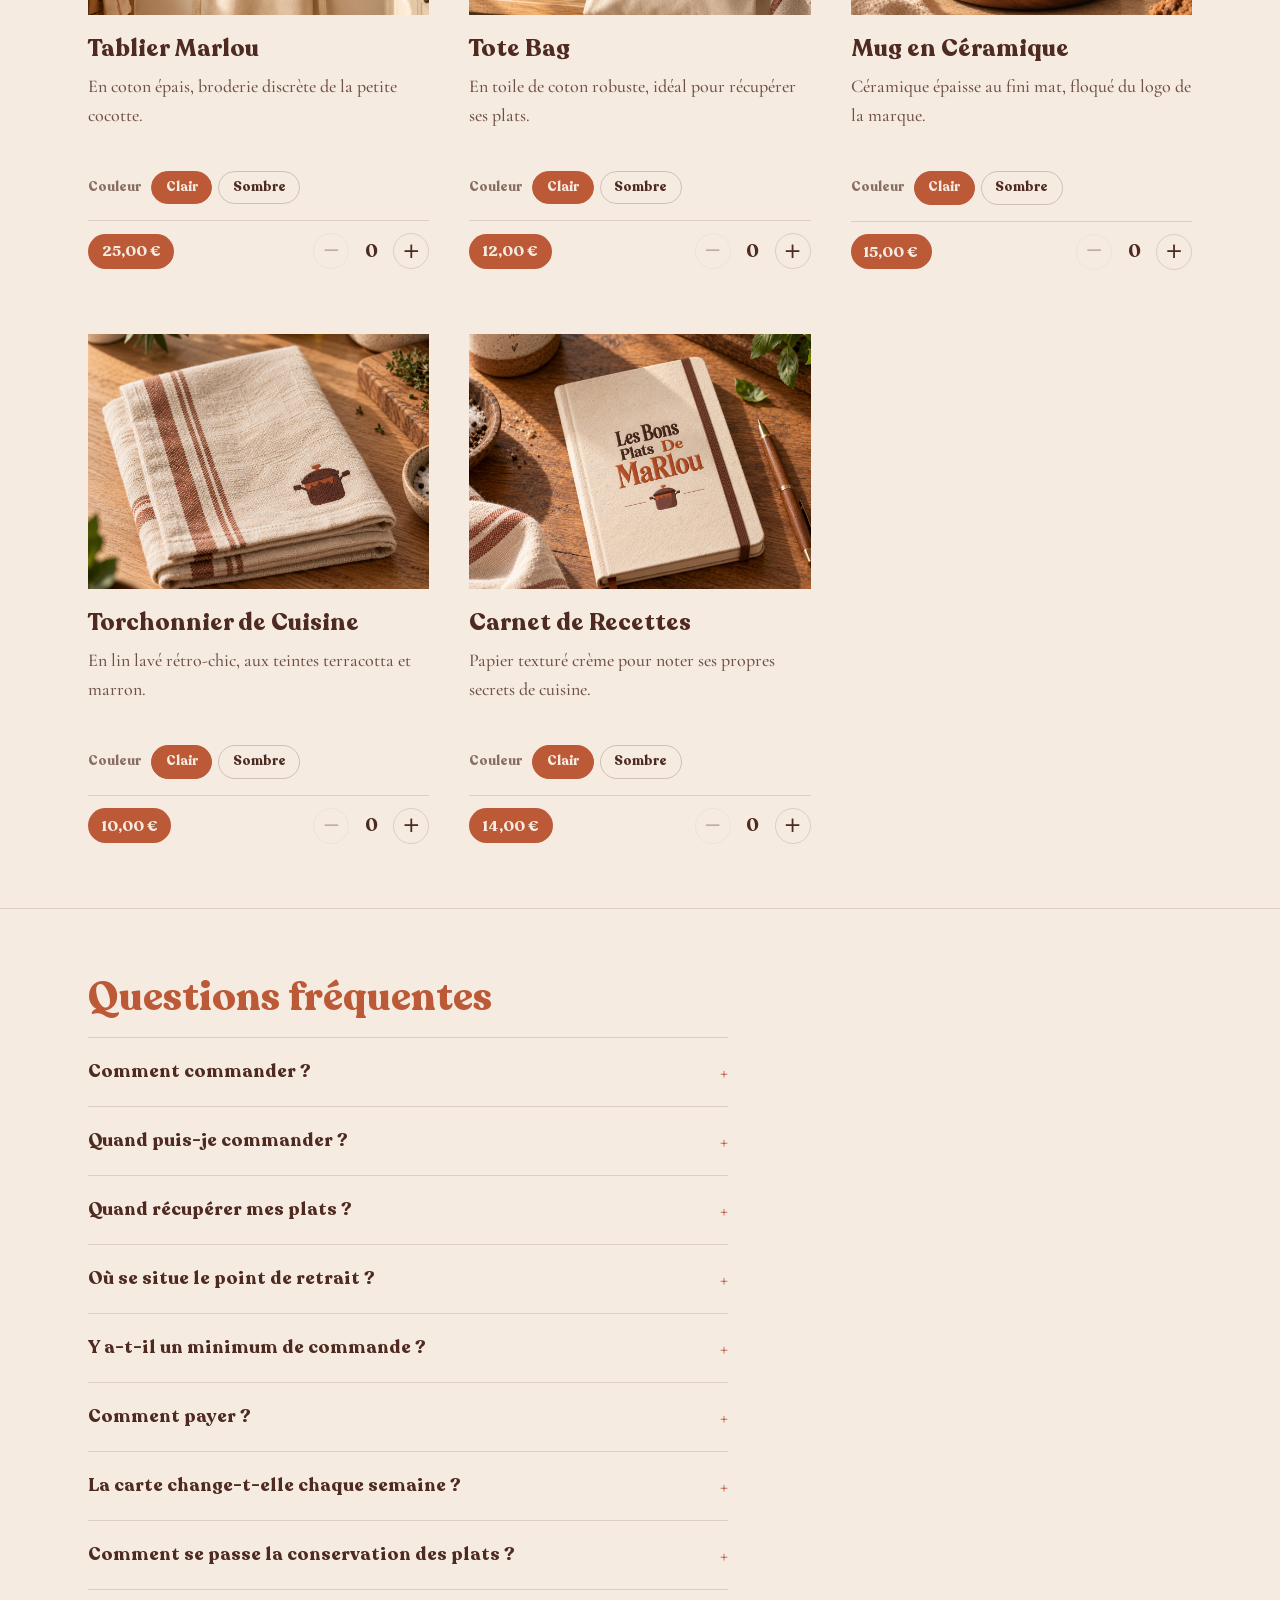
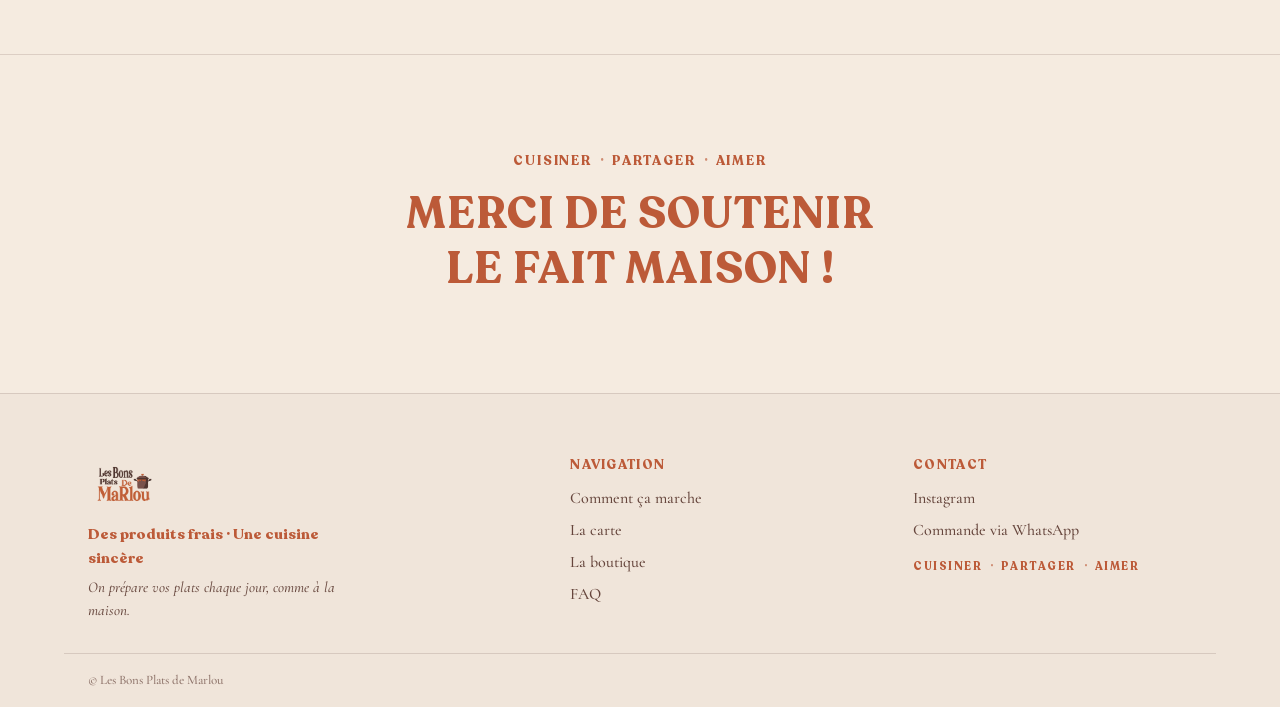
==== commit 3f7e84f1: "Refonte admin SaaS, modale plats et ajustements site. Interface admin avec vues cartes/liste, reglag" ====
--- a/index.html
+++ b/index.html
@@ -24,7 +24,7 @@
 
     <div class="header__bar container">
       <a class="header__brand" href="#accueil">
-        <img class="header__brand-logo" src="assets/Logo/logo.png" alt="Les Bons Plats de Marlou">
+        <img class="header__brand-logo" src="assets/Logo/logoo.png" alt="Les Bons Plats de Marlou">
       </a>
       <nav class="header__nav" aria-label="Navigation">
         <a class="header__nav-link" href="#comment-ca-marche">Comment ça marche</a>
@@ -47,7 +47,7 @@
   <div class="sticky-nav" id="sticky-nav" aria-hidden="true">
     <div class="sticky-nav__inner">
       <a class="sticky-nav__brand" href="#accueil">
-        <img class="sticky-nav__logo" src="assets/Logo/logo.png" alt="Les Bons Plats de Marlou">
+        <img class="sticky-nav__logo" src="assets/Logo/logoo.png" alt="Les Bons Plats de Marlou">
       </a>
       <nav class="sticky-nav__links" aria-label="Navigation fixe">
         <a class="sticky-nav__link" href="#comment-ca-marche">Comment ça marche</a>
--- a/style.css
+++ b/style.css
@@ -255,8 +255,8 @@
   display: block;
   width: auto;
   height: auto;
-  max-width: clamp(7rem, 22vw, 9.5rem);
-  max-height: clamp(2.75rem, 8vw, 3.75rem);
+  max-width: clamp(17.5rem, 55vw, 23.75rem);
+  max-height: clamp(6.875rem, 20vw, 9.375rem);
   object-fit: contain;
 }
 
@@ -1362,11 +1362,12 @@
 
 .cart-bar__chevron {
   display: block;
+  transform: rotate(180deg);
   transition: transform 0.45s cubic-bezier(0.16, 1, 0.3, 1);
 }
 
 .cart-bar.is-form-open .cart-bar__chevron {
-  transform: rotate(180deg);
+  transform: rotate(0deg);
 }
 
 .cart-form-wrap {
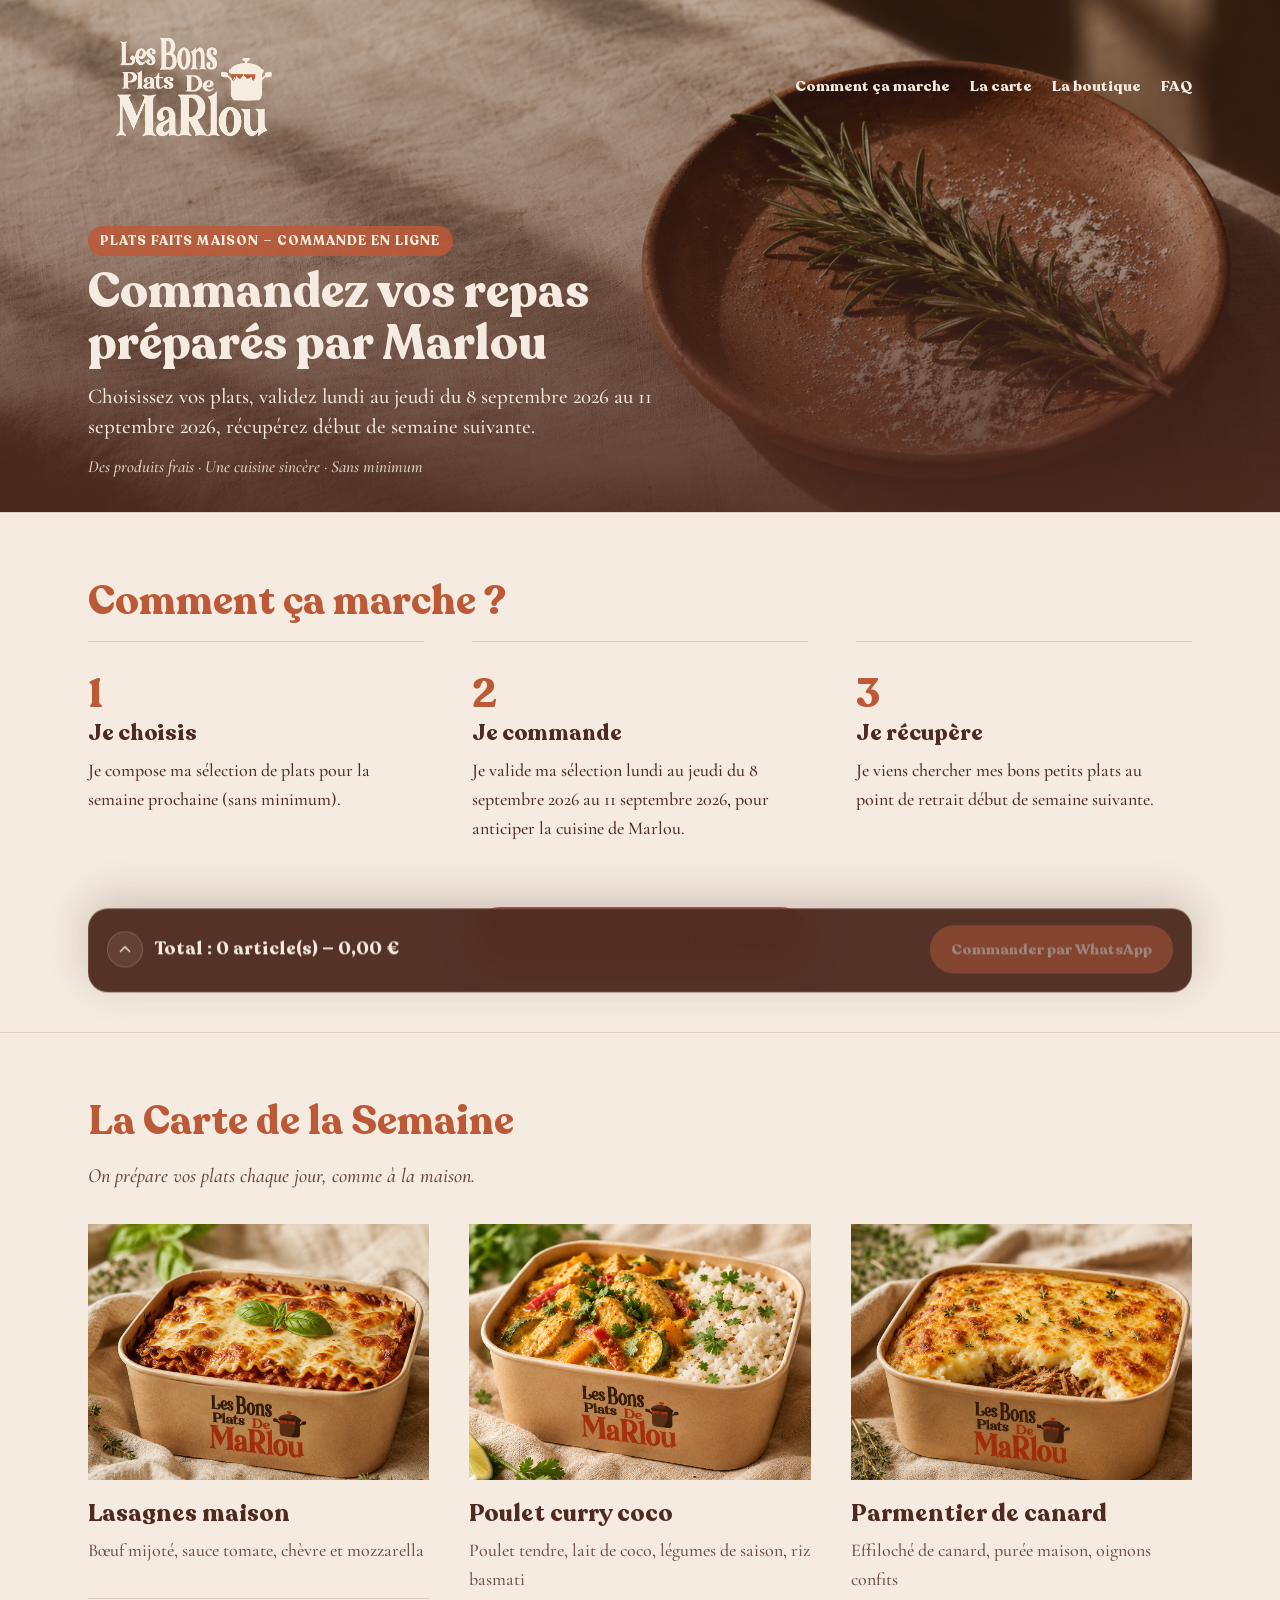
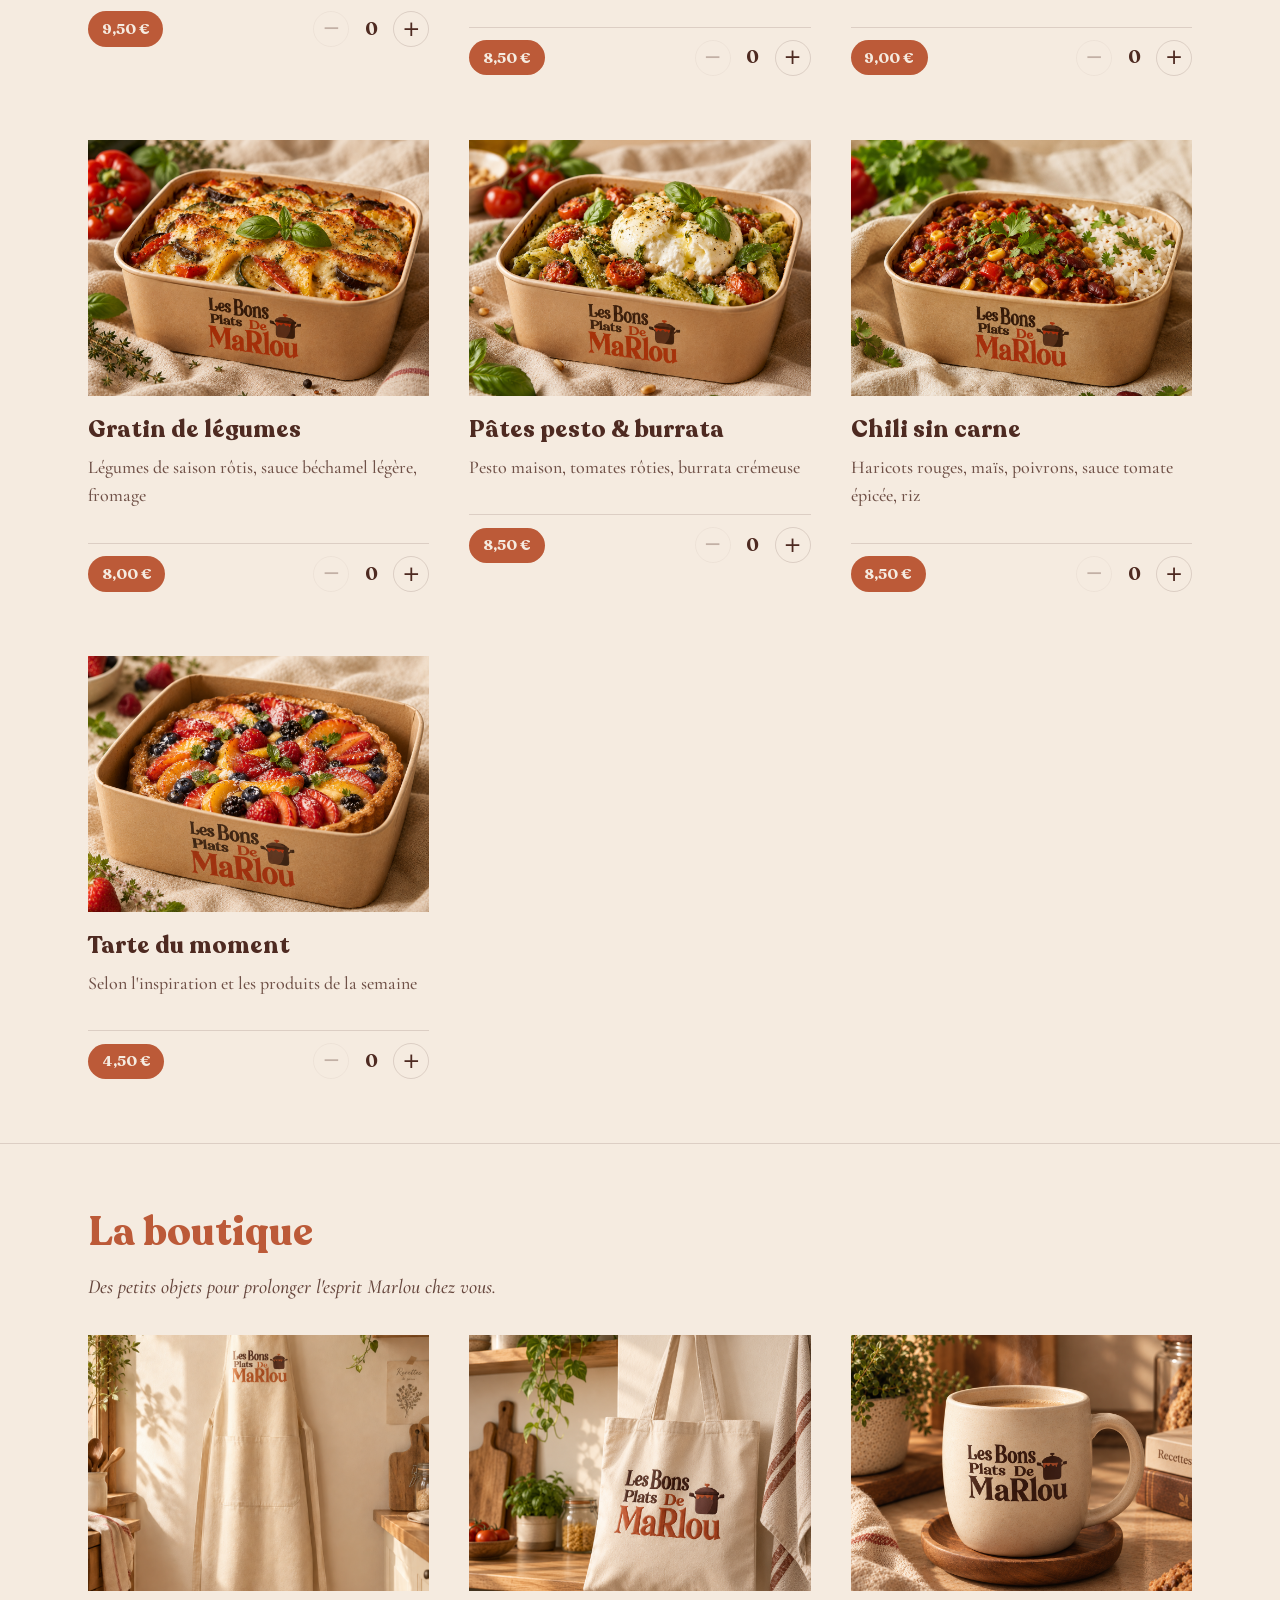
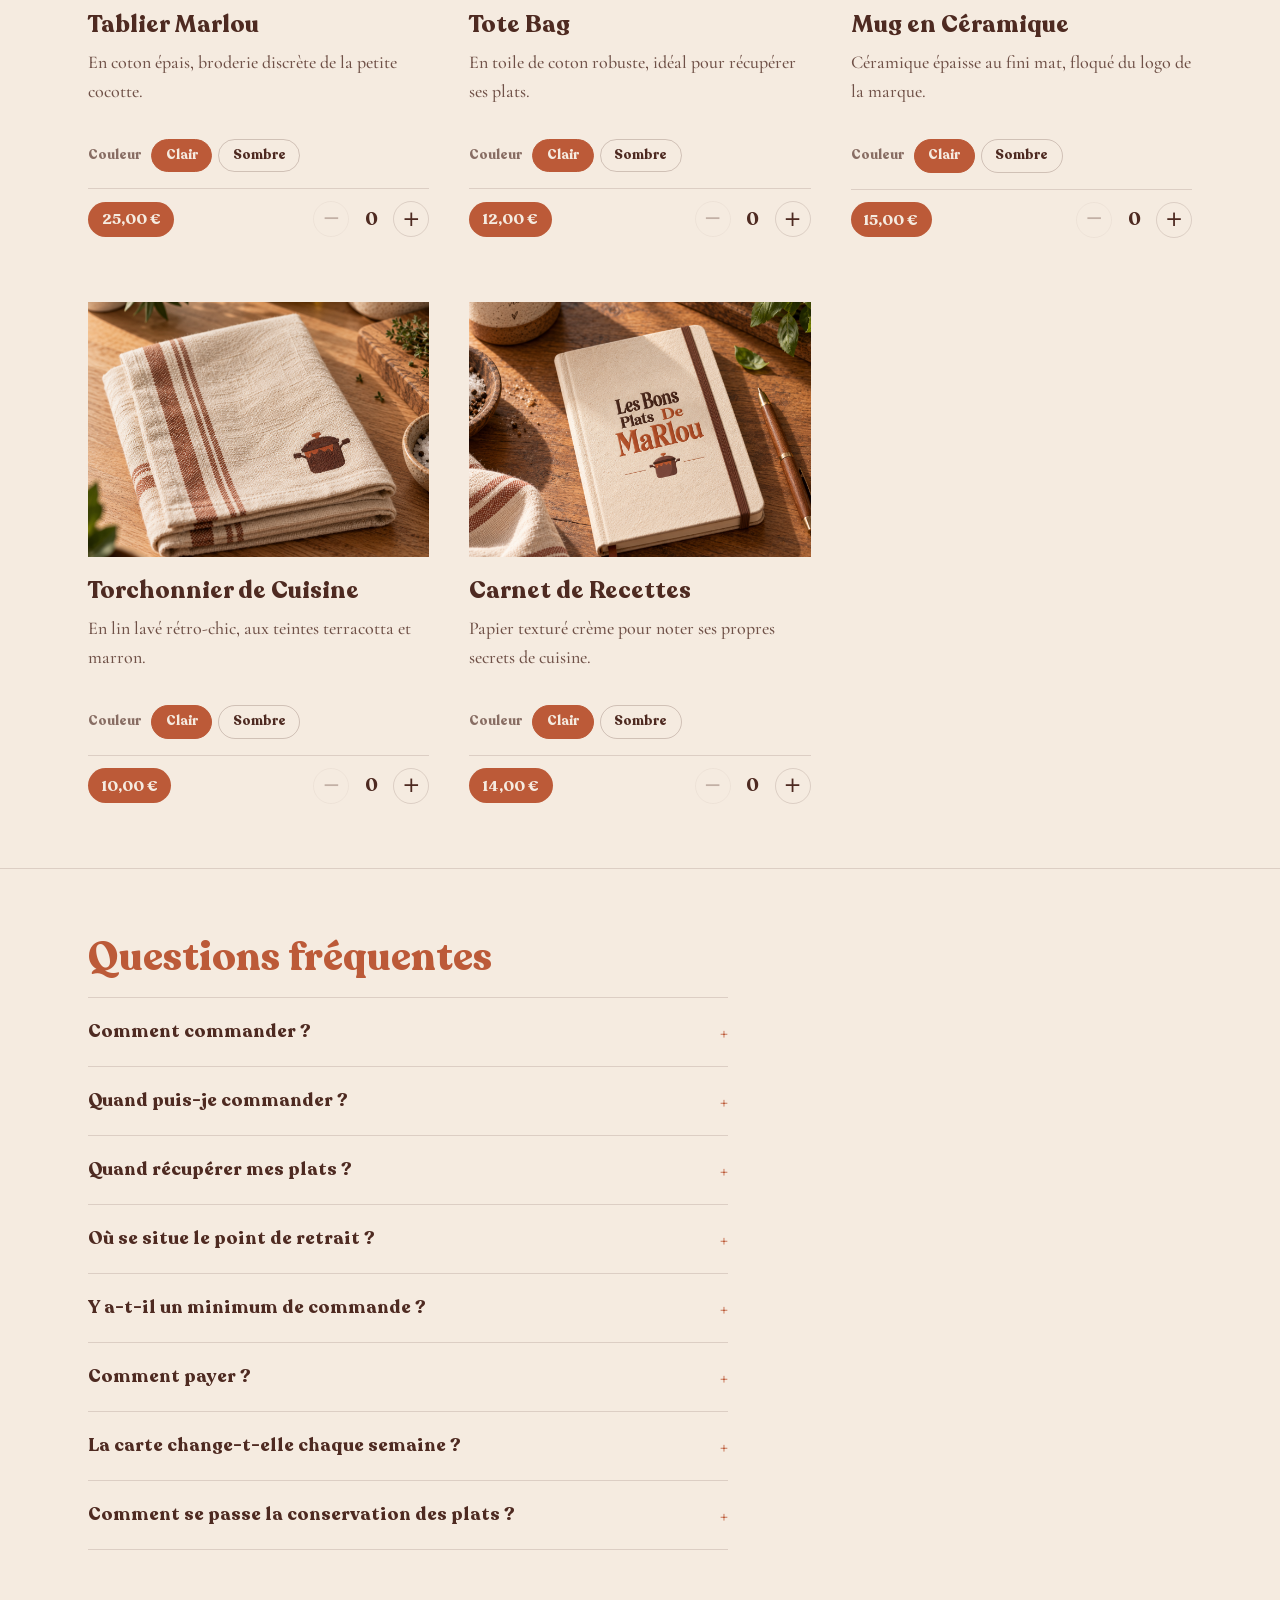
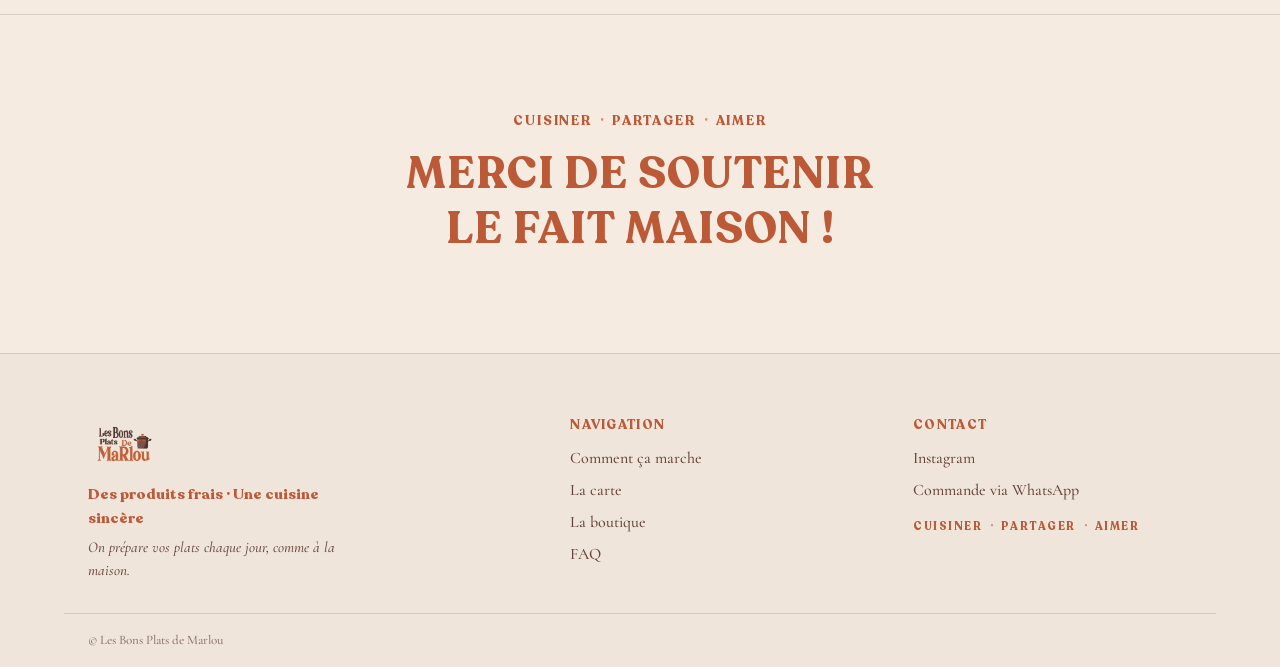
==== commit adea8ef5: "Enrichit l'admin avec categories, filtres compacts et portions par plat. Ajoute la gestion des categ" ====
--- a/index.html
+++ b/index.html
@@ -26,6 +26,13 @@
       <a class="header__brand" href="#accueil">
         <img class="header__brand-logo" src="assets/Logo/logoo.png" alt="Les Bons Plats de Marlou">
       </a>
+      <button type="button" class="nav-toggle" id="nav-toggle-header" aria-expanded="false" aria-controls="mobile-nav" aria-label="Ouvrir le menu">
+        <span class="nav-toggle__lines" aria-hidden="true">
+          <span class="nav-toggle__line"></span>
+          <span class="nav-toggle__line"></span>
+          <span class="nav-toggle__line"></span>
+        </span>
+      </button>
       <nav class="header__nav" aria-label="Navigation">
         <a class="header__nav-link" href="#comment-ca-marche">Comment ça marche</a>
         <a class="header__nav-link" href="#carte-de-la-semaine">La carte</a>
@@ -56,6 +63,22 @@
         <a class="sticky-nav__link" href="#faq">FAQ</a>
       </nav>
     </div>
+  </div>
+
+  <div class="mobile-nav" id="mobile-nav" aria-hidden="true">
+    <div class="mobile-nav__backdrop" data-nav-close tabindex="-1"></div>
+    <nav class="mobile-nav__panel" aria-label="Navigation mobile">
+      <div class="mobile-nav__head">
+        <p class="mobile-nav__title">Les Bons Plats de Marlou</p>
+        <button type="button" class="mobile-nav__close" data-nav-close aria-label="Fermer le menu">×</button>
+      </div>
+      <ul class="mobile-nav__list">
+        <li><a class="mobile-nav__link" href="#comment-ca-marche">Comment ça marche</a></li>
+        <li><a class="mobile-nav__link" href="#carte-de-la-semaine">La carte</a></li>
+        <li><a class="mobile-nav__link" href="#la-boutique">La boutique</a></li>
+        <li><a class="mobile-nav__link" href="#faq">FAQ</a></li>
+      </ul>
+    </nav>
   </div>
 
   <section class="section section--how-it-works" id="comment-ca-marche" aria-labelledby="how-it-works-title">
@@ -217,6 +240,7 @@
           <p class="item-modal__tag" id="item-modal-tag"></p>
           <h2 class="item-modal__title" id="item-modal-title"></h2>
           <p class="item-modal__price" id="item-modal-price"></p>
+          <p class="item-modal__portions" id="item-modal-portions" hidden></p>
           <p class="item-modal__desc" id="item-modal-desc"></p>
 
           <div class="item-modal__variants item-modal__block--hidden" id="item-modal-variants">
--- a/style.css
+++ b/style.css
@@ -414,6 +414,234 @@
   transform-origin: left;
 }
 
+/* --- Menu burger (mobile) -------------------------------------------------- */
+
+.nav-toggle {
+  display: none;
+  align-items: center;
+  justify-content: center;
+  width: 2.75rem;
+  height: 2.75rem;
+  padding: 0;
+  flex-shrink: 0;
+  border: 1px solid rgba(245, 235, 224, 0.35);
+  border-radius: var(--radius-pill);
+  background-color: rgba(78, 42, 33, 0.35);
+  backdrop-filter: blur(8px);
+  -webkit-backdrop-filter: blur(8px);
+  cursor: pointer;
+  transition:
+    border-color 0.25s ease,
+    background-color 0.25s ease;
+}
+
+.nav-toggle:hover {
+  border-color: rgba(245, 235, 224, 0.55);
+}
+
+.nav-toggle__lines {
+  display: flex;
+  flex-direction: column;
+  justify-content: center;
+  gap: 0.3125rem;
+  width: 1.125rem;
+}
+
+.nav-toggle__line {
+  display: block;
+  width: 100%;
+  height: 2px;
+  border-radius: 1px;
+  background-color: var(--color-cream);
+  transition:
+    transform 0.3s cubic-bezier(0.16, 1, 0.3, 1),
+    opacity 0.25s ease;
+}
+
+.nav-toggle.is-active .nav-toggle__line:nth-child(1) {
+  transform: translateY(0.4375rem) rotate(45deg);
+}
+
+.nav-toggle.is-active .nav-toggle__line:nth-child(2) {
+  opacity: 0;
+}
+
+.nav-toggle.is-active .nav-toggle__line:nth-child(3) {
+  transform: translateY(-0.4375rem) rotate(-45deg);
+}
+
+.mobile-nav {
+  position: fixed;
+  inset: 0;
+  z-index: 250;
+  visibility: hidden;
+  pointer-events: none;
+  transition: visibility 0.35s ease;
+}
+
+.mobile-nav.is-open {
+  visibility: visible;
+  pointer-events: auto;
+}
+
+.mobile-nav__backdrop {
+  position: absolute;
+  inset: 0;
+  background-color: rgba(78, 42, 33, 0.45);
+  opacity: 0;
+  transition: opacity 0.35s ease;
+}
+
+.mobile-nav.is-open .mobile-nav__backdrop {
+  opacity: 1;
+}
+
+.mobile-nav__panel {
+  position: absolute;
+  top: 0;
+  right: 0;
+  width: min(18.5rem, 88vw);
+  height: 100%;
+  display: flex;
+  flex-direction: column;
+  padding:
+    max(1rem, env(safe-area-inset-top, 0px))
+    max(1rem, env(safe-area-inset-right, 0px))
+    max(1.25rem, env(safe-area-inset-bottom, 0px))
+    1.25rem;
+  background-color: var(--color-chocolate);
+  box-shadow: -8px 0 32px rgba(78, 42, 33, 0.2);
+  transform: translateX(100%);
+  transition: transform 0.4s cubic-bezier(0.16, 1, 0.3, 1);
+}
+
+.mobile-nav.is-open .mobile-nav__panel {
+  transform: translateX(0);
+}
+
+.mobile-nav__head {
+  display: flex;
+  align-items: flex-start;
+  justify-content: space-between;
+  gap: 0.75rem;
+  margin-bottom: 1.5rem;
+  padding-bottom: 1rem;
+  border-bottom: 1px solid rgba(245, 235, 224, 0.12);
+}
+
+.mobile-nav__title {
+  font-family: var(--font-title);
+  font-size: 1.125rem;
+  font-weight: 700;
+  line-height: 1.3;
+  color: var(--color-cream);
+  max-width: 12rem;
+}
+
+.mobile-nav__close {
+  width: 2.25rem;
+  height: 2.25rem;
+  display: grid;
+  place-items: center;
+  padding: 0;
+  font-size: 1.5rem;
+  line-height: 1;
+  color: var(--color-cream);
+  border: 1px solid rgba(245, 235, 224, 0.18);
+  border-radius: 50%;
+  background: transparent;
+  cursor: pointer;
+}
+
+.mobile-nav__list {
+  list-style: none;
+  margin: 0;
+  padding: 0;
+  display: flex;
+  flex-direction: column;
+  gap: 0.25rem;
+}
+
+.mobile-nav__link {
+  display: block;
+  padding: 0.875rem 0.5rem;
+  font-family: var(--font-title);
+  font-size: 1.0625rem;
+  font-weight: 700;
+  color: rgba(245, 235, 224, 0.92);
+  text-decoration: none;
+  border-bottom: 1px solid rgba(245, 235, 224, 0.08);
+  transition: color 0.25s ease;
+}
+
+.mobile-nav__link:hover {
+  color: var(--color-terracotta);
+  text-decoration: none;
+}
+
+body.is-nav-open {
+  overflow: hidden;
+}
+
+@media (max-width: 47.9375rem) {
+  .header__bar .nav-toggle {
+    display: flex;
+  }
+
+  .header__nav {
+    display: none;
+  }
+
+  .header__brand-logo {
+    max-width: clamp(9.5rem, 42vw, 14rem);
+    max-height: clamp(3.5rem, 14vw, 5.5rem);
+  }
+
+  .sticky-nav {
+    padding-inline: 0;
+  }
+
+  .sticky-nav__inner {
+    width: 100%;
+    max-width: none;
+    margin-inline: 0;
+    border-radius: 0 0 1.25rem 1.25rem;
+    border-top: none;
+    padding-inline: max(var(--container-pad), env(safe-area-inset-left, 0px))
+                   max(var(--container-pad), env(safe-area-inset-right, 0px));
+    gap: 0.625rem;
+  }
+
+  .sticky-nav__logo {
+    max-width: 3.25rem;
+    max-height: 1.75rem;
+  }
+
+  .sticky-nav__links {
+    flex: 1;
+    min-width: 0;
+    gap: 0.375rem;
+    overflow-x: auto;
+    -webkit-overflow-scrolling: touch;
+    scrollbar-width: none;
+  }
+
+  .sticky-nav__links::-webkit-scrollbar {
+    display: none;
+  }
+
+  .sticky-nav__link {
+    font-size: 0.6875rem;
+    flex-shrink: 0;
+  }
+}
+
+@media (min-width: 48rem) {
+  .mobile-nav {
+    display: none;
+  }
+}
+
 .header__bottom {
   position: relative;
   z-index: 2;
@@ -562,8 +790,8 @@
 
 .menu-grid {
   display: grid;
-  grid-template-columns: 1fr;
-  gap: 3rem;
+  grid-template-columns: repeat(2, minmax(0, 1fr));
+  gap: 1.25rem 0.625rem;
 }
 
 .dish {
@@ -624,8 +852,17 @@
   max-width: 40ch;
   line-height: 1.6;
   opacity: 0.8;
-  margin-bottom: 1rem;
+  margin-bottom: 0.5rem;
   transition: opacity 0.35s ease;
+}
+
+.dish__portions {
+  order: 2;
+  margin: 0 0 1rem;
+  font-family: var(--font-title);
+  font-size: 0.8125rem;
+  font-weight: 700;
+  color: var(--color-terracotta);
 }
 
 @media (hover: hover) {
@@ -816,15 +1053,71 @@
 
 @media (min-width: 36rem) {
   .menu-grid {
-    grid-template-columns: repeat(2, 1fr);
     gap: 3rem 2rem;
   }
 }
 
 @media (min-width: 64rem) {
   .menu-grid {
-    grid-template-columns: repeat(3, 1fr);
+    grid-template-columns: repeat(3, minmax(0, 1fr));
     gap: 4rem 2.5rem;
+  }
+}
+
+@media (max-width: 35.9375rem) {
+  .dish__body {
+    padding-top: 0.75rem;
+  }
+
+  .dish__title {
+    font-size: 0.9375rem;
+    margin-bottom: 0.375rem;
+  }
+
+  .dish__description {
+    font-size: 0.75rem;
+    line-height: 1.45;
+    margin-bottom: 0.625rem;
+    display: -webkit-box;
+    -webkit-line-clamp: 2;
+    -webkit-box-orient: vertical;
+    overflow: hidden;
+  }
+
+  .dish__footer {
+    flex-wrap: wrap;
+    gap: 0.5rem;
+    padding-top: 0.5rem;
+  }
+
+  .dish__price {
+    font-size: 0.75rem;
+    padding: 0.25rem 0.55rem;
+  }
+
+  .dish__qty {
+    gap: 0.375rem;
+    margin-left: auto;
+  }
+
+  .dish .qty-btn {
+    width: 1.75rem;
+    height: 1.75rem;
+    font-size: 1.05rem;
+  }
+
+  .dish .qty-value {
+    font-size: 0.9375rem;
+    min-width: 0.875rem;
+  }
+
+  .dish__variants-label {
+    font-size: 0.75rem;
+  }
+
+  .variant-btn {
+    padding: 0.25rem 0.55rem;
+    font-size: 0.75rem;
   }
 }
 
@@ -1010,7 +1303,15 @@
   color: var(--color-cream);
   background-color: var(--color-terracotta);
   border-radius: var(--radius-pill);
-  margin-bottom: 1rem;
+  margin-bottom: 0.5rem;
+}
+
+.item-modal__portions {
+  margin: 0 0 1rem;
+  font-family: var(--font-title);
+  font-size: 0.875rem;
+  font-weight: 700;
+  color: rgba(245, 235, 224, 0.82);
 }
 
 .item-modal__desc {
